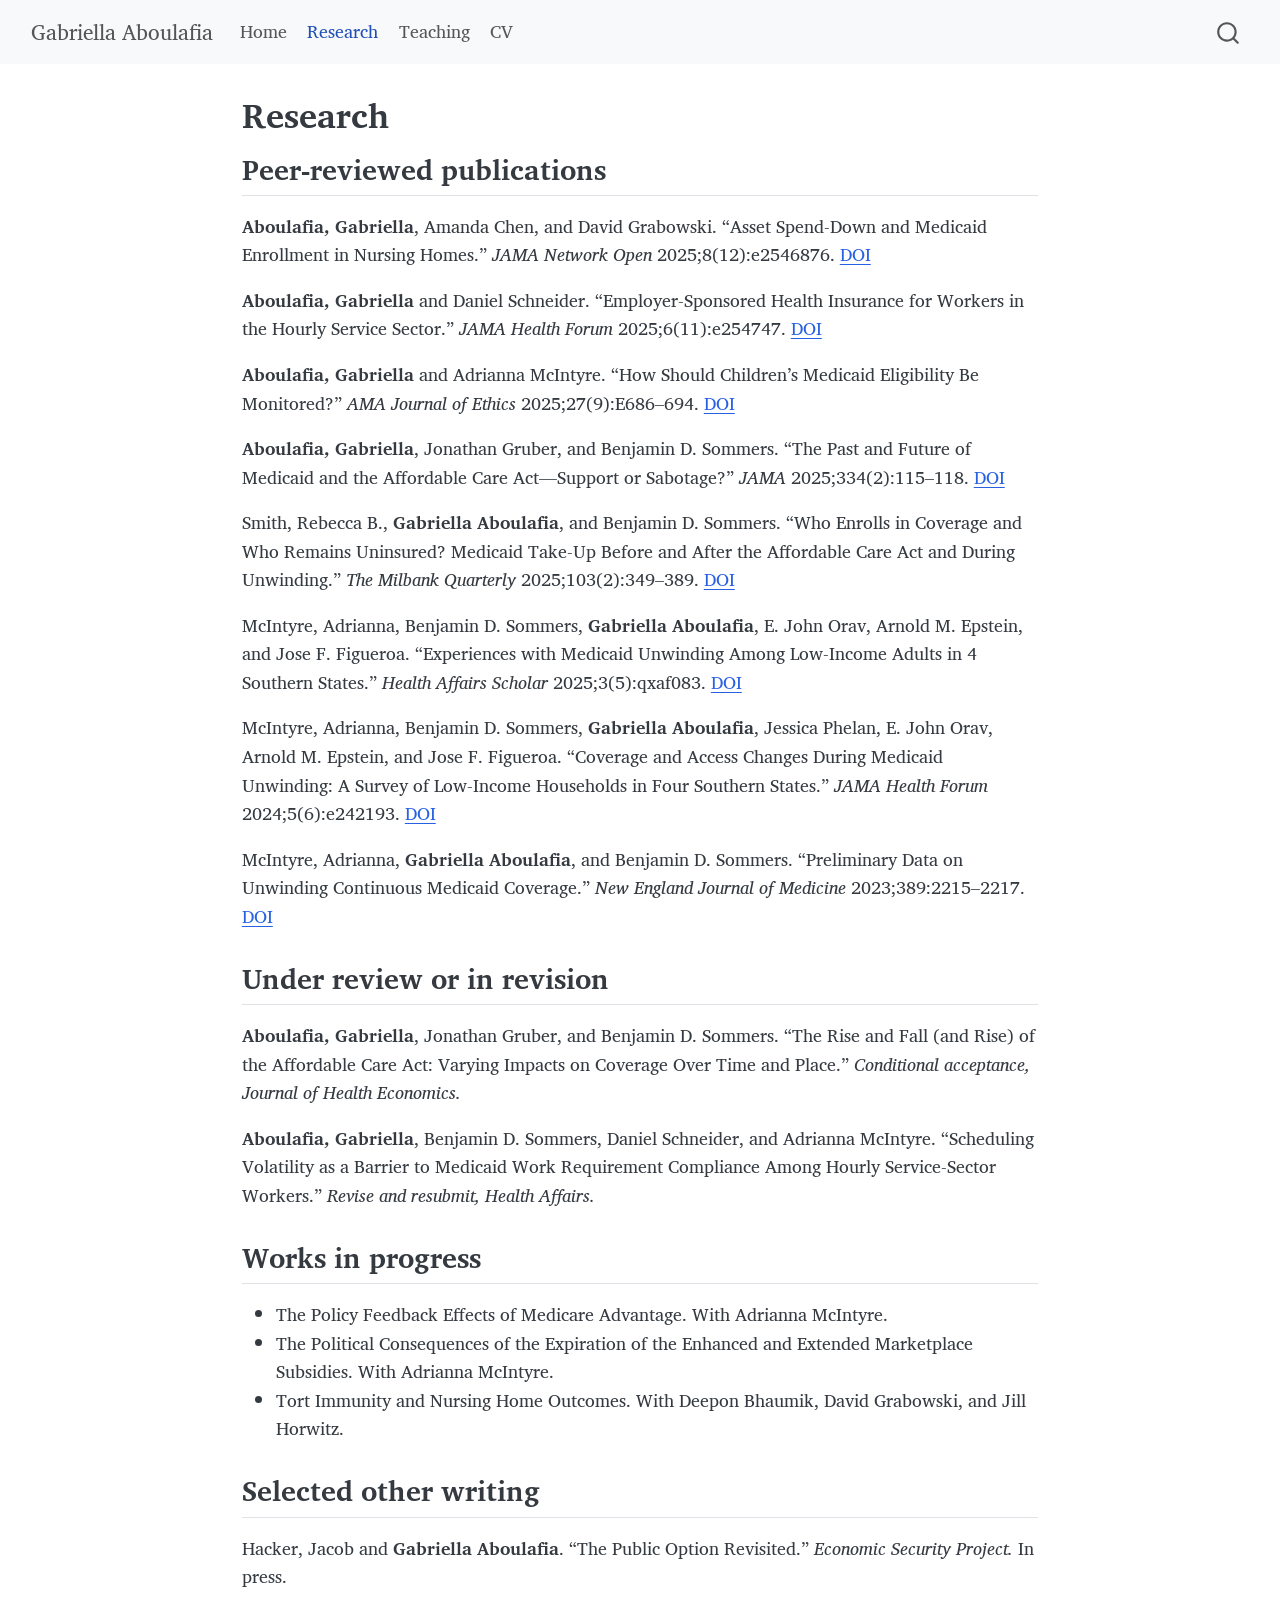
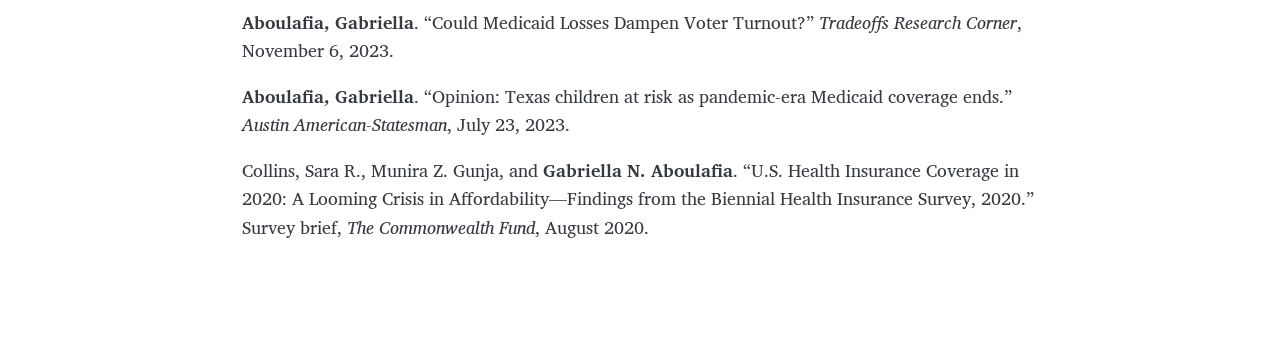
==== docs/research.html @ 91ca03ee "Add personal academic website Quarto website with an about page (trestles template), research, and t" ====
<!DOCTYPE html>
<html xmlns="http://www.w3.org/1999/xhtml" lang="en" xml:lang="en"><head>

<meta charset="utf-8">
<meta name="generator" content="quarto-1.9.36">

<meta name="viewport" content="width=device-width, initial-scale=1.0, user-scalable=yes">


<title>Research – Gabriella Aboulafia</title>
<style>
/* Default styles provided by pandoc.
** See https://pandoc.org/MANUAL.html#variables-for-html for config info.
*/
code{white-space: pre-wrap;}
span.smallcaps{font-variant: small-caps;}
div.columns{display: flex; gap: min(4vw, 1.5em);}
div.column{flex: auto; overflow-x: auto;}
div.hanging-indent{margin-left: 1.5em; text-indent: -1.5em;}
ul.task-list{list-style: none;}
ul.task-list li input[type="checkbox"] {
  width: 0.8em;
  margin: 0 0.8em 0.2em -1em; /* quarto-specific, see https://github.com/quarto-dev/quarto-cli/issues/4556 */ 
  vertical-align: middle;
}
</style>


<script src="site_libs/quarto-nav/quarto-nav.js"></script>
<script src="site_libs/quarto-nav/headroom.min.js"></script>
<script src="site_libs/clipboard/clipboard.min.js"></script>
<script src="site_libs/quarto-search/autocomplete.umd.js"></script>
<script src="site_libs/quarto-search/fuse.min.js"></script>
<script src="site_libs/quarto-search/quarto-search.js"></script>
<meta name="quarto:offset" content="./">
<script src="site_libs/quarto-html/quarto.js" type="module"></script>
<script src="site_libs/quarto-html/tabsets/tabsets.js" type="module"></script>
<script src="site_libs/quarto-html/popper.min.js"></script>
<script src="site_libs/quarto-html/tippy.umd.min.js"></script>
<script src="site_libs/quarto-html/anchor.min.js"></script>
<link href="site_libs/quarto-html/tippy.css" rel="stylesheet">
<link href="site_libs/quarto-html/quarto-syntax-highlighting-845c23b38eaddc0f92fda52bfe77a8c8.css" rel="stylesheet" id="quarto-text-highlighting-styles">
<script src="site_libs/bootstrap/bootstrap.min.js"></script>
<link href="site_libs/bootstrap/bootstrap-icons.css" rel="stylesheet">
<link href="site_libs/bootstrap/bootstrap-dfab3d8a36e09fd0820029a806bcaeb9.min.css" rel="stylesheet" append-hash="true" id="quarto-bootstrap" data-mode="light">
<script id="quarto-search-options" type="application/json">{
  "location": "navbar",
  "copy-button": false,
  "collapse-after": 3,
  "panel-placement": "end",
  "type": "overlay",
  "limit": 50,
  "keyboard-shortcut": [
    "f",
    "/",
    "s"
  ],
  "show-item-context": false,
  "language": {
    "search-no-results-text": "No results",
    "search-matching-documents-text": "matching documents",
    "search-copy-link-title": "Copy link to search",
    "search-hide-matches-text": "Hide additional matches",
    "search-more-match-text": "more match in this document",
    "search-more-matches-text": "more matches in this document",
    "search-clear-button-title": "Clear",
    "search-text-placeholder": "",
    "search-detached-cancel-button-title": "Cancel",
    "search-submit-button-title": "Submit",
    "search-label": "Search"
  }
}</script>


<link rel="stylesheet" href="styles.css">
</head>

<body class="nav-fixed fullcontent quarto-light">

<div id="quarto-search-results"></div>
  <header id="quarto-header" class="headroom fixed-top">
    <nav class="navbar navbar-expand-lg " data-bs-theme="dark">
      <div class="navbar-container container-fluid">
      <div class="navbar-brand-container mx-auto">
    <a class="navbar-brand" href="./index.html">
    <span class="navbar-title">Gabriella Aboulafia</span>
    </a>
  </div>
            <div id="quarto-search" class="" title="Search"></div>
          <button class="navbar-toggler" type="button" data-bs-toggle="collapse" data-bs-target="#navbarCollapse" aria-controls="navbarCollapse" role="menu" aria-expanded="false" aria-label="Toggle navigation" onclick="if (window.quartoToggleHeadroom) { window.quartoToggleHeadroom(); }">
  <span class="navbar-toggler-icon"></span>
</button>
          <div class="collapse navbar-collapse" id="navbarCollapse">
            <ul class="navbar-nav navbar-nav-scroll me-auto">
  <li class="nav-item">
    <a class="nav-link" href="./index.html"> 
<span class="menu-text">Home</span></a>
  </li>  
  <li class="nav-item">
    <a class="nav-link active" href="./research.html" aria-current="page"> 
<span class="menu-text">Research</span></a>
  </li>  
  <li class="nav-item">
    <a class="nav-link" href="./teaching.html"> 
<span class="menu-text">Teaching</span></a>
  </li>  
  <li class="nav-item">
    <a class="nav-link" href="./cv.pdf"> 
<span class="menu-text">CV</span></a>
  </li>  
</ul>
          </div> <!-- /navcollapse -->
            <div class="quarto-navbar-tools">
</div>
      </div> <!-- /container-fluid -->
    </nav>
</header>
<!-- content -->
<div id="quarto-content" class="quarto-container page-columns page-rows-contents page-layout-article page-navbar">
<!-- sidebar -->
<!-- margin-sidebar -->
    
<!-- main -->
<main class="content" id="quarto-document-content">

<header id="title-block-header" class="quarto-title-block default">
<div class="quarto-title">
<h1 class="title">Research</h1>
</div>



<div class="quarto-title-meta">

    
  
    
  </div>
  


</header>


<section id="peer-reviewed-publications" class="level2">
<h2 class="anchored" data-anchor-id="peer-reviewed-publications">Peer-reviewed publications</h2>
<p><strong>Aboulafia, Gabriella</strong>, Amanda Chen, and David Grabowski. “Asset Spend-Down and Medicaid Enrollment in Nursing Homes.” <em>JAMA Network Open</em> 2025;8(12):e2546876. <a href="https://doi.org/10.1001/jamanetworkopen.2025.46876">DOI</a></p>
<p><strong>Aboulafia, Gabriella</strong> and Daniel Schneider. “Employer-Sponsored Health Insurance for Workers in the Hourly Service Sector.” <em>JAMA Health Forum</em> 2025;6(11):e254747. <a href="https://doi.org/10.1001/jamahealthforum.2025.4747">DOI</a></p>
<p><strong>Aboulafia, Gabriella</strong> and Adrianna McIntyre. “How Should Children’s Medicaid Eligibility Be Monitored?” <em>AMA Journal of Ethics</em> 2025;27(9):E686–694. <a href="https://doi.org/10.1001/amajethics.2025.686">DOI</a></p>
<p><strong>Aboulafia, Gabriella</strong>, Jonathan Gruber, and Benjamin D. Sommers. “The Past and Future of Medicaid and the Affordable Care Act—Support or Sabotage?” <em>JAMA</em> 2025;334(2):115–118. <a href="https://doi.org/10.1001/jama.2025.7109">DOI</a></p>
<p>Smith, Rebecca B., <strong>Gabriella Aboulafia</strong>, and Benjamin D. Sommers. “Who Enrolls in Coverage and Who Remains Uninsured? Medicaid Take-Up Before and After the Affordable Care Act and During Unwinding.” <em>The Milbank Quarterly</em> 2025;103(2):349–389. <a href="https://doi.org/10.1111/1468-0009.70020">DOI</a></p>
<p>McIntyre, Adrianna, Benjamin D. Sommers, <strong>Gabriella Aboulafia</strong>, E. John Orav, Arnold M. Epstein, and Jose F. Figueroa. “Experiences with Medicaid Unwinding Among Low-Income Adults in 4 Southern States.” <em>Health Affairs Scholar</em> 2025;3(5):qxaf083. <a href="https://doi.org/10.1093/haschl/qxaf083">DOI</a></p>
<p>McIntyre, Adrianna, Benjamin D. Sommers, <strong>Gabriella Aboulafia</strong>, Jessica Phelan, E. John Orav, Arnold M. Epstein, and Jose F. Figueroa. “Coverage and Access Changes During Medicaid Unwinding: A Survey of Low-Income Households in Four Southern States.” <em>JAMA Health Forum</em> 2024;5(6):e242193. <a href="https://doi.org/10.1001/jamahealthforum.2024.2193">DOI</a></p>
<p>McIntyre, Adrianna, <strong>Gabriella Aboulafia</strong>, and Benjamin D. Sommers. “Preliminary Data on Unwinding Continuous Medicaid Coverage.” <em>New England Journal of Medicine</em> 2023;389:2215–2217. <a href="https://doi.org/10.1056/NEJMp2311336">DOI</a></p>
</section>
<section id="under-review-or-in-revision" class="level2">
<h2 class="anchored" data-anchor-id="under-review-or-in-revision">Under review or in revision</h2>
<p><strong>Aboulafia, Gabriella</strong>, Jonathan Gruber, and Benjamin D. Sommers. “The Rise and Fall (and Rise) of the Affordable Care Act: Varying Impacts on Coverage Over Time and Place.” <em>Conditional acceptance, Journal of Health Economics.</em></p>
<p><strong>Aboulafia, Gabriella</strong>, Benjamin D. Sommers, Daniel Schneider, and Adrianna McIntyre. “Scheduling Volatility as a Barrier to Medicaid Work Requirement Compliance Among Hourly Service-Sector Workers.” <em>Revise and resubmit, Health Affairs.</em></p>
</section>
<section id="works-in-progress" class="level2">
<h2 class="anchored" data-anchor-id="works-in-progress">Works in progress</h2>
<ul>
<li>The Policy Feedback Effects of Medicare Advantage. With Adrianna McIntyre.</li>
<li>The Political Consequences of the Expiration of the Enhanced and Extended Marketplace Subsidies. With Adrianna McIntyre.</li>
<li>Tort Immunity and Nursing Home Outcomes. With Deepon Bhaumik, David Grabowski, and Jill Horwitz.</li>
</ul>
</section>
<section id="selected-other-writing" class="level2">
<h2 class="anchored" data-anchor-id="selected-other-writing">Selected other writing</h2>
<p>Hacker, Jacob and <strong>Gabriella Aboulafia</strong>. “The Public Option Revisited.” <em>Economic Security Project.</em> In press.</p>
<p><strong>Aboulafia, Gabriella</strong>. “Could Medicaid Losses Dampen Voter Turnout?” <em>Tradeoffs Research Corner</em>, November 6, 2023.</p>
<p><strong>Aboulafia, Gabriella</strong>. “Opinion: Texas children at risk as pandemic-era Medicaid coverage ends.” <em>Austin American-Statesman</em>, July 23, 2023.</p>
<p>Collins, Sara R., Munira Z. Gunja, and <strong>Gabriella N. Aboulafia</strong>. “U.S. Health Insurance Coverage in 2020: A Looming Crisis in Affordability—Findings from the Biennial Health Insurance Survey, 2020.” Survey brief, <em>The Commonwealth Fund</em>, August 2020.</p>


</section>

</main> <!-- /main -->
<script id="quarto-html-after-body" type="application/javascript">
  window.document.addEventListener("DOMContentLoaded", function (event) {
    const icon = "";
    const anchorJS = new window.AnchorJS();
    anchorJS.options = {
      placement: 'right',
      icon: icon
    };
    anchorJS.add('.anchored');
    const isCodeAnnotation = (el) => {
      for (const clz of el.classList) {
        if (clz.startsWith('code-annotation-')) {                     
          return true;
        }
      }
      return false;
    }
    const onCopySuccess = function(e) {
      // button target
      const button = e.trigger;
      // don't keep focus
      button.blur();
      // flash "checked"
      button.classList.add('code-copy-button-checked');
      var currentTitle = button.getAttribute("title");
      button.setAttribute("title", "Copied!");
      let tooltip;
      if (window.bootstrap) {
        button.setAttribute("data-bs-toggle", "tooltip");
        button.setAttribute("data-bs-placement", "left");
        button.setAttribute("data-bs-title", "Copied!");
        tooltip = new bootstrap.Tooltip(button, 
          { trigger: "manual", 
            customClass: "code-copy-button-tooltip",
            offset: [0, -8]});
        tooltip.show();    
      }
      setTimeout(function() {
        if (tooltip) {
          tooltip.hide();
          button.removeAttribute("data-bs-title");
          button.removeAttribute("data-bs-toggle");
          button.removeAttribute("data-bs-placement");
        }
        button.setAttribute("title", currentTitle);
        button.classList.remove('code-copy-button-checked');
      }, 1000);
      // clear code selection
      e.clearSelection();
    }
    const getTextToCopy = function(trigger) {
      const outerScaffold = trigger.parentElement.cloneNode(true);
      const codeEl = outerScaffold.querySelector('code');
      for (const childEl of codeEl.children) {
        if (isCodeAnnotation(childEl)) {
          childEl.remove();
        }
      }
      return codeEl.innerText;
    }
    const clipboard = new window.ClipboardJS('.code-copy-button:not([data-in-quarto-modal])', {
      text: getTextToCopy
    });
    clipboard.on('success', onCopySuccess);
    if (window.document.getElementById('quarto-embedded-source-code-modal')) {
      const clipboardModal = new window.ClipboardJS('.code-copy-button[data-in-quarto-modal]', {
        text: getTextToCopy,
        container: window.document.getElementById('quarto-embedded-source-code-modal')
      });
      clipboardModal.on('success', onCopySuccess);
    }
      var localhostRegex = new RegExp(/^(?:http|https):\/\/localhost\:?[0-9]*\//);
      var mailtoRegex = new RegExp(/^mailto:/);
        var filterRegex = new RegExp('/' + window.location.host + '/');
      var isInternal = (href) => {
          return filterRegex.test(href) || localhostRegex.test(href) || mailtoRegex.test(href);
      }
      // Inspect non-navigation links and adorn them if external
     var links = window.document.querySelectorAll('a[href]:not(.nav-link):not(.navbar-brand):not(.toc-action):not(.sidebar-link):not(.sidebar-item-toggle):not(.pagination-link):not(.no-external):not([aria-hidden]):not(.dropdown-item):not(.quarto-navigation-tool):not(.about-link)');
      for (var i=0; i<links.length; i++) {
        const link = links[i];
        if (!isInternal(link.href)) {
          // undo the damage that might have been done by quarto-nav.js in the case of
          // links that we want to consider external
          if (link.dataset.originalHref !== undefined) {
            link.href = link.dataset.originalHref;
          }
        }
      }
    function tippyHover(el, contentFn, onTriggerFn, onUntriggerFn) {
      const config = {
        allowHTML: true,
        maxWidth: 500,
        delay: 100,
        arrow: false,
        appendTo: function(el) {
            return el.parentElement;
        },
        interactive: true,
        interactiveBorder: 10,
        theme: 'quarto',
        placement: 'bottom-start',
      };
      if (contentFn) {
        config.content = contentFn;
      }
      if (onTriggerFn) {
        config.onTrigger = onTriggerFn;
      }
      if (onUntriggerFn) {
        config.onUntrigger = onUntriggerFn;
      }
      window.tippy(el, config); 
    }
    const noterefs = window.document.querySelectorAll('a[role="doc-noteref"]');
    for (var i=0; i<noterefs.length; i++) {
      const ref = noterefs[i];
      tippyHover(ref, function() {
        // use id or data attribute instead here
        let href = ref.getAttribute('data-footnote-href') || ref.getAttribute('href');
        try { href = new URL(href).hash; } catch {}
        const id = href.replace(/^#\/?/, "");
        const note = window.document.getElementById(id);
        if (note) {
          return note.innerHTML;
        } else {
          return "";
        }
      });
    }
    const xrefs = window.document.querySelectorAll('a.quarto-xref');
    const processXRef = (id, note) => {
      // Strip column container classes
      const stripColumnClz = (el) => {
        el.classList.remove("page-full", "page-columns");
        if (el.children) {
          for (const child of el.children) {
            stripColumnClz(child);
          }
        }
      }
      stripColumnClz(note)
      if (id === null || id.startsWith('sec-')) {
        // Special case sections, only their first couple elements
        const container = document.createElement("div");
        if (note.children && note.children.length > 2) {
          container.appendChild(note.children[0].cloneNode(true));
          for (let i = 1; i < note.children.length; i++) {
            const child = note.children[i];
            if (child.tagName === "P" && child.innerText === "") {
              continue;
            } else {
              container.appendChild(child.cloneNode(true));
              break;
            }
          }
          if (window.Quarto?.typesetMath) {
            window.Quarto.typesetMath(container);
          }
          return container.innerHTML
        } else {
          if (window.Quarto?.typesetMath) {
            window.Quarto.typesetMath(note);
          }
          return note.innerHTML;
        }
      } else {
        // Remove any anchor links if they are present
        const anchorLink = note.querySelector('a.anchorjs-link');
        if (anchorLink) {
          anchorLink.remove();
        }
        if (window.Quarto?.typesetMath) {
          window.Quarto.typesetMath(note);
        }
        if (note.classList.contains("callout")) {
          return note.outerHTML;
        } else {
          return note.innerHTML;
        }
      }
    }
    for (var i=0; i<xrefs.length; i++) {
      const xref = xrefs[i];
      tippyHover(xref, undefined, function(instance) {
        instance.disable();
        let url = xref.getAttribute('href');
        let hash = undefined; 
        if (url.startsWith('#')) {
          hash = url;
        } else {
          try { hash = new URL(url).hash; } catch {}
        }
        if (hash) {
          const id = hash.replace(/^#\/?/, "");
          const note = window.document.getElementById(id);
          if (note !== null) {
            try {
              const html = processXRef(id, note.cloneNode(true));
              instance.setContent(html);
            } finally {
              instance.enable();
              instance.show();
            }
          } else {
            // See if we can fetch this
            fetch(url.split('#')[0])
            .then(res => res.text())
            .then(html => {
              const parser = new DOMParser();
              const htmlDoc = parser.parseFromString(html, "text/html");
              const note = htmlDoc.getElementById(id);
              if (note !== null) {
                const html = processXRef(id, note);
                instance.setContent(html);
              } 
            }).finally(() => {
              instance.enable();
              instance.show();
            });
          }
        } else {
          // See if we can fetch a full url (with no hash to target)
          // This is a special case and we should probably do some content thinning / targeting
          fetch(url)
          .then(res => res.text())
          .then(html => {
            const parser = new DOMParser();
            const htmlDoc = parser.parseFromString(html, "text/html");
            const note = htmlDoc.querySelector('main.content');
            if (note !== null) {
              // This should only happen for chapter cross references
              // (since there is no id in the URL)
              // remove the first header
              if (note.children.length > 0 && note.children[0].tagName === "HEADER") {
                note.children[0].remove();
              }
              const html = processXRef(null, note);
              instance.setContent(html);
            } 
          }).finally(() => {
            instance.enable();
            instance.show();
          });
        }
      }, function(instance) {
      });
    }
        let selectedAnnoteEl;
        const selectorForAnnotation = ( cell, annotation) => {
          let cellAttr = 'data-code-cell="' + cell + '"';
          let lineAttr = 'data-code-annotation="' +  annotation + '"';
          const selector = 'span[' + cellAttr + '][' + lineAttr + ']';
          return selector;
        }
        const selectCodeLines = (annoteEl) => {
          const doc = window.document;
          const targetCell = annoteEl.getAttribute("data-target-cell");
          const targetAnnotation = annoteEl.getAttribute("data-target-annotation");
          const annoteSpan = window.document.querySelector(selectorForAnnotation(targetCell, targetAnnotation));
          const lines = annoteSpan.getAttribute("data-code-lines").split(",");
          const lineIds = lines.map((line) => {
            return targetCell + "-" + line;
          })
          let top = null;
          let height = null;
          let parent = null;
          if (lineIds.length > 0) {
              //compute the position of the single el (top and bottom and make a div)
              const el = window.document.getElementById(lineIds[0]);
              top = el.offsetTop;
              height = el.offsetHeight;
              parent = el.parentElement.parentElement;
            if (lineIds.length > 1) {
              const lastEl = window.document.getElementById(lineIds[lineIds.length - 1]);
              const bottom = lastEl.offsetTop + lastEl.offsetHeight;
              height = bottom - top;
            }
            if (top !== null && height !== null && parent !== null) {
              // cook up a div (if necessary) and position it 
              let div = window.document.getElementById("code-annotation-line-highlight");
              if (div === null) {
                div = window.document.createElement("div");
                div.setAttribute("id", "code-annotation-line-highlight");
                div.style.position = 'absolute';
                parent.appendChild(div);
              }
              div.style.top = top - 2 + "px";
              div.style.height = height + 4 + "px";
              div.style.left = 0;
              let gutterDiv = window.document.getElementById("code-annotation-line-highlight-gutter");
              if (gutterDiv === null) {
                gutterDiv = window.document.createElement("div");
                gutterDiv.setAttribute("id", "code-annotation-line-highlight-gutter");
                gutterDiv.style.position = 'absolute';
                const codeCell = window.document.getElementById(targetCell);
                const gutter = codeCell.querySelector('.code-annotation-gutter');
                gutter.appendChild(gutterDiv);
              }
              gutterDiv.style.top = top - 2 + "px";
              gutterDiv.style.height = height + 4 + "px";
            }
            selectedAnnoteEl = annoteEl;
          }
        };
        const unselectCodeLines = () => {
          const elementsIds = ["code-annotation-line-highlight", "code-annotation-line-highlight-gutter"];
          elementsIds.forEach((elId) => {
            const div = window.document.getElementById(elId);
            if (div) {
              div.remove();
            }
          });
          selectedAnnoteEl = undefined;
        };
          // Handle positioning of the toggle
      window.addEventListener(
        "resize",
        throttle(() => {
          elRect = undefined;
          if (selectedAnnoteEl) {
            selectCodeLines(selectedAnnoteEl);
          }
        }, 10)
      );
      function throttle(fn, ms) {
      let throttle = false;
      let timer;
        return (...args) => {
          if(!throttle) { // first call gets through
              fn.apply(this, args);
              throttle = true;
          } else { // all the others get throttled
              if(timer) clearTimeout(timer); // cancel #2
              timer = setTimeout(() => {
                fn.apply(this, args);
                timer = throttle = false;
              }, ms);
          }
        };
      }
        // Attach click handler to the DT
        const annoteDls = window.document.querySelectorAll('dt[data-target-cell]');
        for (const annoteDlNode of annoteDls) {
          annoteDlNode.addEventListener('click', (event) => {
            const clickedEl = event.target;
            if (clickedEl !== selectedAnnoteEl) {
              unselectCodeLines();
              const activeEl = window.document.querySelector('dt[data-target-cell].code-annotation-active');
              if (activeEl) {
                activeEl.classList.remove('code-annotation-active');
              }
              selectCodeLines(clickedEl);
              clickedEl.classList.add('code-annotation-active');
            } else {
              // Unselect the line
              unselectCodeLines();
              clickedEl.classList.remove('code-annotation-active');
            }
          });
        }
    const findCites = (el) => {
      const parentEl = el.parentElement;
      if (parentEl) {
        const cites = parentEl.dataset.cites;
        if (cites) {
          return {
            el,
            cites: cites.split(' ')
          };
        } else {
          return findCites(el.parentElement)
        }
      } else {
        return undefined;
      }
    };
    var bibliorefs = window.document.querySelectorAll('a[role="doc-biblioref"]');
    for (var i=0; i<bibliorefs.length; i++) {
      const ref = bibliorefs[i];
      const citeInfo = findCites(ref);
      if (citeInfo) {
        tippyHover(citeInfo.el, function() {
          var popup = window.document.createElement('div');
          citeInfo.cites.forEach(function(cite) {
            var citeDiv = window.document.createElement('div');
            citeDiv.classList.add('hanging-indent');
            citeDiv.classList.add('csl-entry');
            var biblioDiv = window.document.getElementById('ref-' + cite);
            if (biblioDiv) {
              citeDiv.innerHTML = biblioDiv.innerHTML;
            }
            popup.appendChild(citeDiv);
          });
          return popup.innerHTML;
        });
      }
    }
  });
  </script>
</div> <!-- /content -->




</body></html>
---- docs/site_libs/quarto-html/tippy.css ----
.tippy-box[data-animation=fade][data-state=hidden]{opacity:0}[data-tippy-root]{max-width:calc(100vw - 10px)}.tippy-box{position:relative;background-color:#333;color:#fff;border-radius:4px;font-size:14px;line-height:1.4;white-space:normal;outline:0;transition-property:transform,visibility,opacity}.tippy-box[data-placement^=top]>.tippy-arrow{bottom:0}.tippy-box[data-placement^=top]>.tippy-arrow:before{bottom:-7px;left:0;border-width:8px 8px 0;border-top-color:initial;transform-origin:center top}.tippy-box[data-placement^=bottom]>.tippy-arrow{top:0}.tippy-box[data-placement^=bottom]>.tippy-arrow:before{top:-7px;left:0;border-width:0 8px 8px;border-bottom-color:initial;transform-origin:center bottom}.tippy-box[data-placement^=left]>.tippy-arrow{right:0}.tippy-box[data-placement^=left]>.tippy-arrow:before{border-width:8px 0 8px 8px;border-left-color:initial;right:-7px;transform-origin:center left}.tippy-box[data-placement^=right]>.tippy-arrow{left:0}.tippy-box[data-placement^=right]>.tippy-arrow:before{left:-7px;border-width:8px 8px 8px 0;border-right-color:initial;transform-origin:center right}.tippy-box[data-inertia][data-state=visible]{transition-timing-function:cubic-bezier(.54,1.5,.38,1.11)}.tippy-arrow{width:16px;height:16px;color:#333}.tippy-arrow:before{content:"";position:absolute;border-color:transparent;border-style:solid}.tippy-content{position:relative;padding:5px 9px;z-index:1}
---- docs/site_libs/quarto-html/quarto-syntax-highlighting-845c23b38eaddc0f92fda52bfe77a8c8.css ----
/* quarto syntax highlight colors */
:root {
  --quarto-hl-ot-color: #003B4F;
  --quarto-hl-at-color: #657422;
  --quarto-hl-ss-color: #20794D;
  --quarto-hl-an-color: #5E5E5E;
  --quarto-hl-fu-color: #4758AB;
  --quarto-hl-st-color: #20794D;
  --quarto-hl-cf-color: #003B4F;
  --quarto-hl-op-color: #5E5E5E;
  --quarto-hl-er-color: #AD0000;
  --quarto-hl-bn-color: #AD0000;
  --quarto-hl-al-color: #AD0000;
  --quarto-hl-va-color: #111111;
  --quarto-hl-bu-color: inherit;
  --quarto-hl-ex-color: inherit;
  --quarto-hl-pp-color: #AD0000;
  --quarto-hl-in-color: #5E5E5E;
  --quarto-hl-vs-color: #20794D;
  --quarto-hl-wa-color: #5E5E5E;
  --quarto-hl-do-color: #5E5E5E;
  --quarto-hl-im-color: #00769E;
  --quarto-hl-ch-color: #20794D;
  --quarto-hl-dt-color: #AD0000;
  --quarto-hl-fl-color: #AD0000;
  --quarto-hl-co-color: #5E5E5E;
  --quarto-hl-cv-color: #5E5E5E;
  --quarto-hl-cn-color: #8f5902;
  --quarto-hl-sc-color: #5E5E5E;
  --quarto-hl-dv-color: #AD0000;
  --quarto-hl-kw-color: #003B4F;
}

/* other quarto variables */
:root {
  --quarto-font-monospace: SFMono-Regular, Menlo, Monaco, Consolas, "Liberation Mono", "Courier New", monospace;
}

/* syntax highlight based on Pandoc's rules */
pre > code.sourceCode > span {
  color: #003B4F;
}

code.sourceCode > span {
  color: #003B4F;
}

div.sourceCode,
div.sourceCode pre.sourceCode {
  color: #003B4F;
}

/* Normal */
code span {
  color: #003B4F;
}

/* Alert */
code span.al {
  color: #AD0000;
  font-style: inherit;
}

/* Annotation */
code span.an {
  color: #5E5E5E;
  font-style: inherit;
}

/* Attribute */
code span.at {
  color: #657422;
  font-style: inherit;
}

/* BaseN */
code span.bn {
  color: #AD0000;
  font-style: inherit;
}

/* BuiltIn */
code span.bu {
  font-style: inherit;
}

/* ControlFlow */
code span.cf {
  color: #003B4F;
  font-weight: bold;
  font-style: inherit;
}

/* Char */
code span.ch {
  color: #20794D;
  font-style: inherit;
}

/* Constant */
code span.cn {
  color: #8f5902;
  font-style: inherit;
}

/* Comment */
code span.co {
  color: #5E5E5E;
  font-style: inherit;
}

/* CommentVar */
code span.cv {
  color: #5E5E5E;
  font-style: italic;
}

/* Documentation */
code span.do {
  color: #5E5E5E;
  font-style: italic;
}

/* DataType */
code span.dt {
  color: #AD0000;
  font-style: inherit;
}

/* DecVal */
code span.dv {
  color: #AD0000;
  font-style: inherit;
}

/* Error */
code span.er {
  color: #AD0000;
  font-style: inherit;
}

/* Extension */
code span.ex {
  font-style: inherit;
}

/* Float */
code span.fl {
  color: #AD0000;
  font-style: inherit;
}

/* Function */
code span.fu {
  color: #4758AB;
  font-style: inherit;
}

/* Import */
code span.im {
  color: #00769E;
  font-style: inherit;
}

/* Information */
code span.in {
  color: #5E5E5E;
  font-style: inherit;
}

/* Keyword */
code span.kw {
  color: #003B4F;
  font-weight: bold;
  font-style: inherit;
}

/* Operator */
code span.op {
  color: #5E5E5E;
  font-style: inherit;
}

/* Other */
code span.ot {
  color: #003B4F;
  font-style: inherit;
}

/* Preprocessor */
code span.pp {
  color: #AD0000;
  font-style: inherit;
}

/* SpecialChar */
code span.sc {
  color: #5E5E5E;
  font-style: inherit;
}

/* SpecialString */
code span.ss {
  color: #20794D;
  font-style: inherit;
}

/* String */
code span.st {
  color: #20794D;
  font-style: inherit;
}

/* Variable */
code span.va {
  color: #111111;
  font-style: inherit;
}

/* VerbatimString */
code span.vs {
  color: #20794D;
  font-style: inherit;
}

/* Warning */
code span.wa {
  color: #5E5E5E;
  font-style: italic;
}

.prevent-inlining {
  content: "</";
}

/*# sourceMappingURL=ac89f0bb514bba72461919f78549e31c.css.map */
---- docs/styles.css ----
/* Your own tweaks on top of the Bootstrap theme */
.navbar { font-weight: 500; }
body { font-size: 1.05rem; line-height: 1.6; }
h2 { margin-top: 1.8rem; }
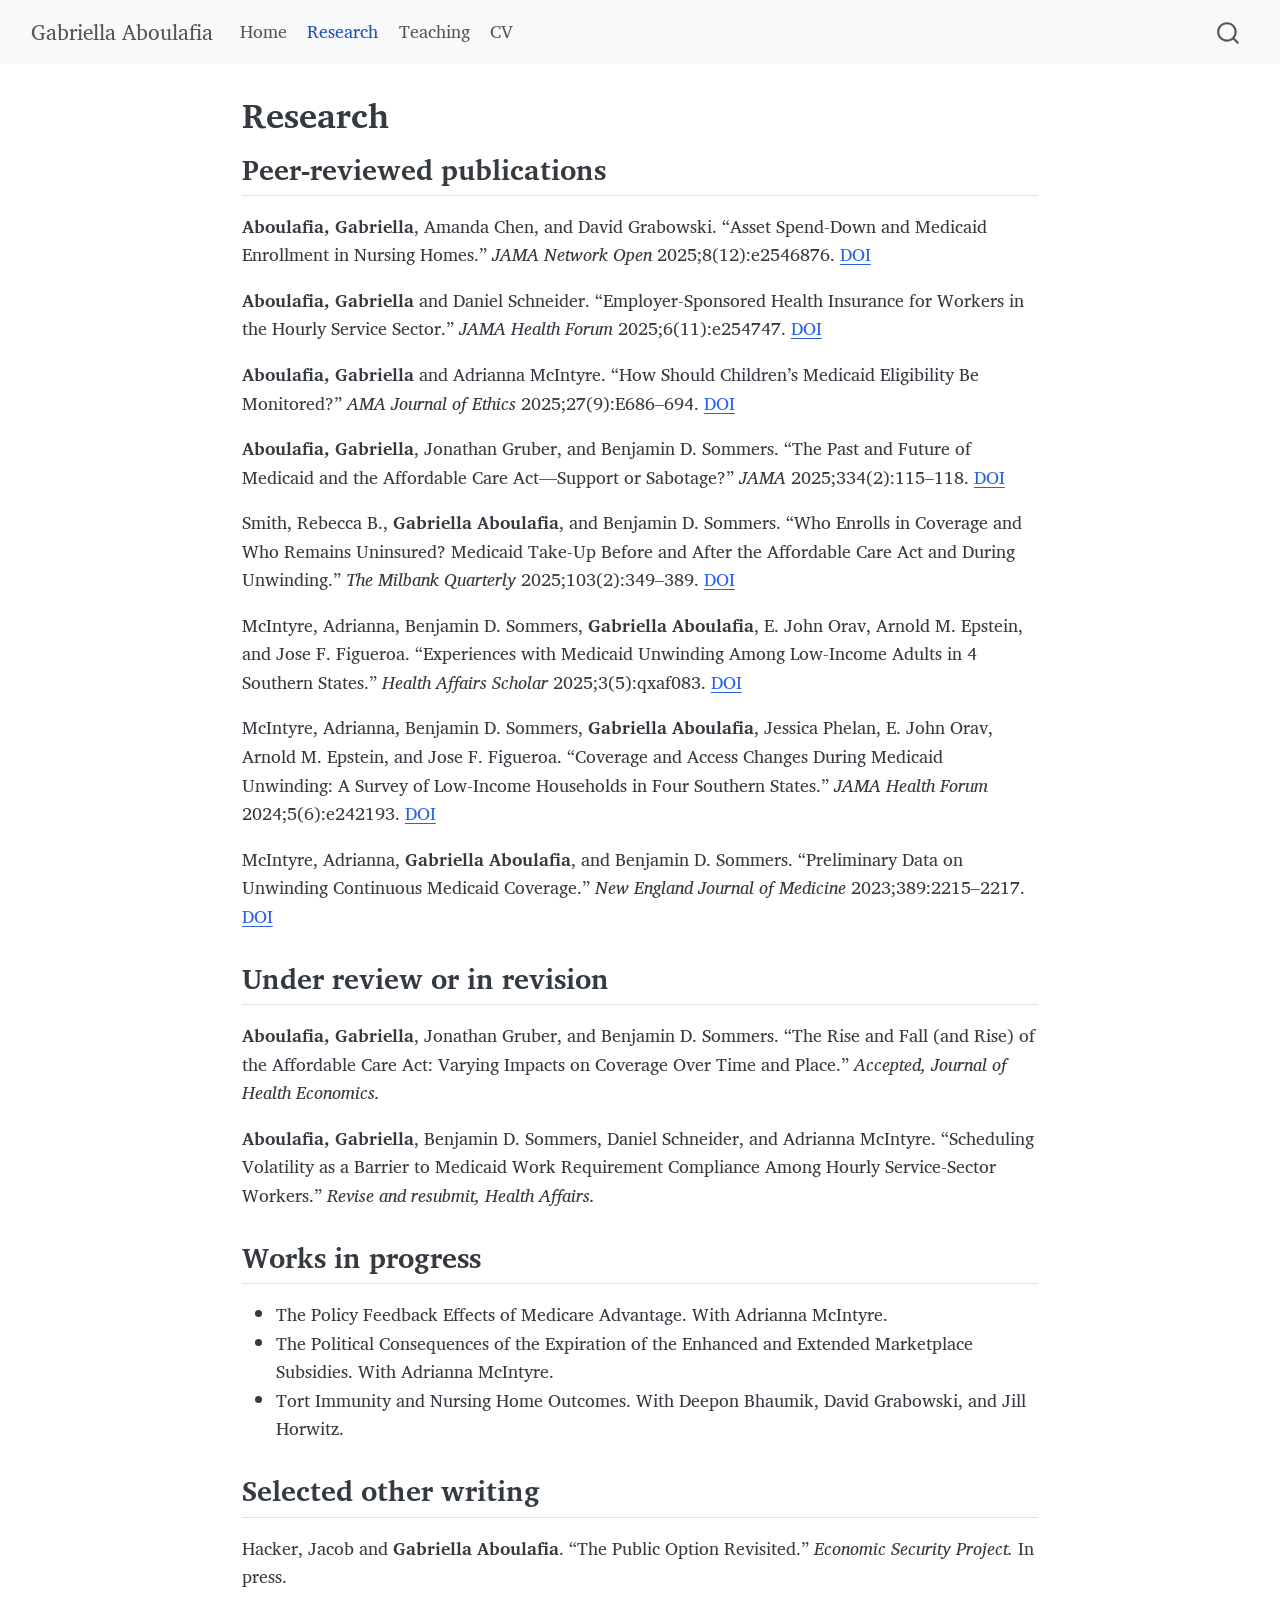
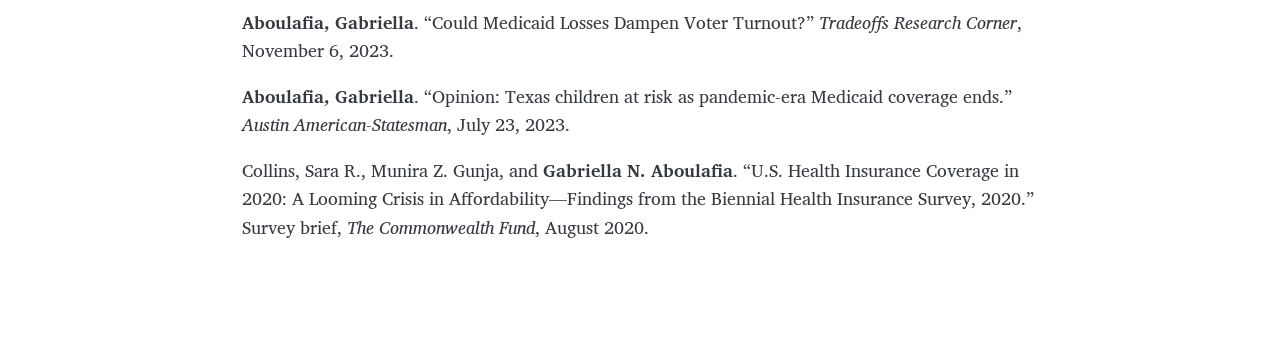
==== commit 1ed73266: "Update CV and mark JHE paper as accepted" ====
--- a/docs/research.html
+++ b/docs/research.html
@@ -6,6 +6,7 @@
 
 <meta name="viewport" content="width=device-width, initial-scale=1.0, user-scalable=yes">
 
+<meta name="description" content="Publications and working papers by Gabriella (Gaby) Aboulafia on Medicaid, Medicare, the Affordable Care Act, and the politics of health insurance.">
 
 <title>Research – Gabriella Aboulafia</title>
 <style>
@@ -70,9 +71,53 @@
     "search-label": "Search"
   }
 }</script>
+<!-- Structured data: tells Google this page is about a specific person, and
+     that "Gaby Aboulafia" is the same person as "Gabriella Aboulafia".
+     The sameAs links are how Google ties the profiles together. -->
+<script type="application/ld+json">
+{
+  "@context": "https://schema.org",
+  "@type": "Person",
+  "name": "Gabriella Aboulafia",
+  "alternateName": ["Gaby Aboulafia", "Gabriella N. Aboulafia"],
+  "url": "https://gaboulafia.com",
+  "image": "https://gaboulafia.com/profile.jpg",
+  "email": "mailto:gaboulafia@g.harvard.edu",
+  "jobTitle": "PhD Candidate in Health Policy",
+  "description": "PhD candidate in Health Policy at Harvard University studying Medicaid, Medicare, and the Affordable Care Act's Marketplaces.",
+  "affiliation": {
+    "@type": "CollegeOrUniversity",
+    "name": "Harvard University"
+  },
+  "alumniOf": [
+    { "@type": "CollegeOrUniversity", "name": "Harvard Kennedy School" },
+    { "@type": "CollegeOrUniversity", "name": "University of North Carolina at Chapel Hill" }
+  ],
+  "knowsAbout": [
+    "Health policy",
+    "Medicaid",
+    "Medicare",
+    "Affordable Care Act",
+    "Health insurance",
+    "Political behavior"
+  ],
+  "sameAs": [
+    "https://scholar.google.com/citations?user=ynljUeAAAAAJ",
+    "https://bsky.app/profile/gabyaboulafia.bsky.social"
+  ]
+}
+</script>
 
 
 <link rel="stylesheet" href="styles.css">
+<meta property="og:title" content="Research – Gabriella Aboulafia">
+<meta property="og:description" content="Gabriella (Gaby) Aboulafia is a PhD candidate in Health Policy at Harvard University studying Medicaid, Medicare, and the Affordable Care Act’s Marketplaces, and how experiences with health insurance shape political attitudes and behavior.">
+<meta property="og:image" content="https://gaboulafia.com/profile.jpg">
+<meta property="og:site_name" content="Gabriella Aboulafia">
+<meta name="twitter:title" content="Research – Gabriella Aboulafia">
+<meta name="twitter:description" content="Gabriella (Gaby) Aboulafia is a PhD candidate in Health Policy at Harvard University studying Medicaid, Medicare, and the Affordable Care Act’s Marketplaces, and how experiences with health insurance shape political attitudes and behavior.">
+<meta name="twitter:image" content="https://gaboulafia.com/profile.jpg">
+<meta name="twitter:card" content="summary_large_image">
 </head>
 
 <body class="nav-fixed fullcontent quarto-light">
@@ -155,7 +200,7 @@
 </section>
 <section id="under-review-or-in-revision" class="level2">
 <h2 class="anchored" data-anchor-id="under-review-or-in-revision">Under review or in revision</h2>
-<p><strong>Aboulafia, Gabriella</strong>, Jonathan Gruber, and Benjamin D. Sommers. “The Rise and Fall (and Rise) of the Affordable Care Act: Varying Impacts on Coverage Over Time and Place.” <em>Conditional acceptance, Journal of Health Economics.</em></p>
+<p><strong>Aboulafia, Gabriella</strong>, Jonathan Gruber, and Benjamin D. Sommers. “The Rise and Fall (and Rise) of the Affordable Care Act: Varying Impacts on Coverage Over Time and Place.” <em>Accepted, Journal of Health Economics.</em></p>
 <p><strong>Aboulafia, Gabriella</strong>, Benjamin D. Sommers, Daniel Schneider, and Adrianna McIntyre. “Scheduling Volatility as a Barrier to Medicaid Work Requirement Compliance Among Hourly Service-Sector Workers.” <em>Revise and resubmit, Health Affairs.</em></p>
 </section>
 <section id="works-in-progress" class="level2">
@@ -250,7 +295,7 @@
     }
       var localhostRegex = new RegExp(/^(?:http|https):\/\/localhost\:?[0-9]*\//);
       var mailtoRegex = new RegExp(/^mailto:/);
-        var filterRegex = new RegExp('/' + window.location.host + '/');
+        var filterRegex = new RegExp("https:\/\/gaboulafia\.com");
       var isInternal = (href) => {
           return filterRegex.test(href) || localhostRegex.test(href) || mailtoRegex.test(href);
       }
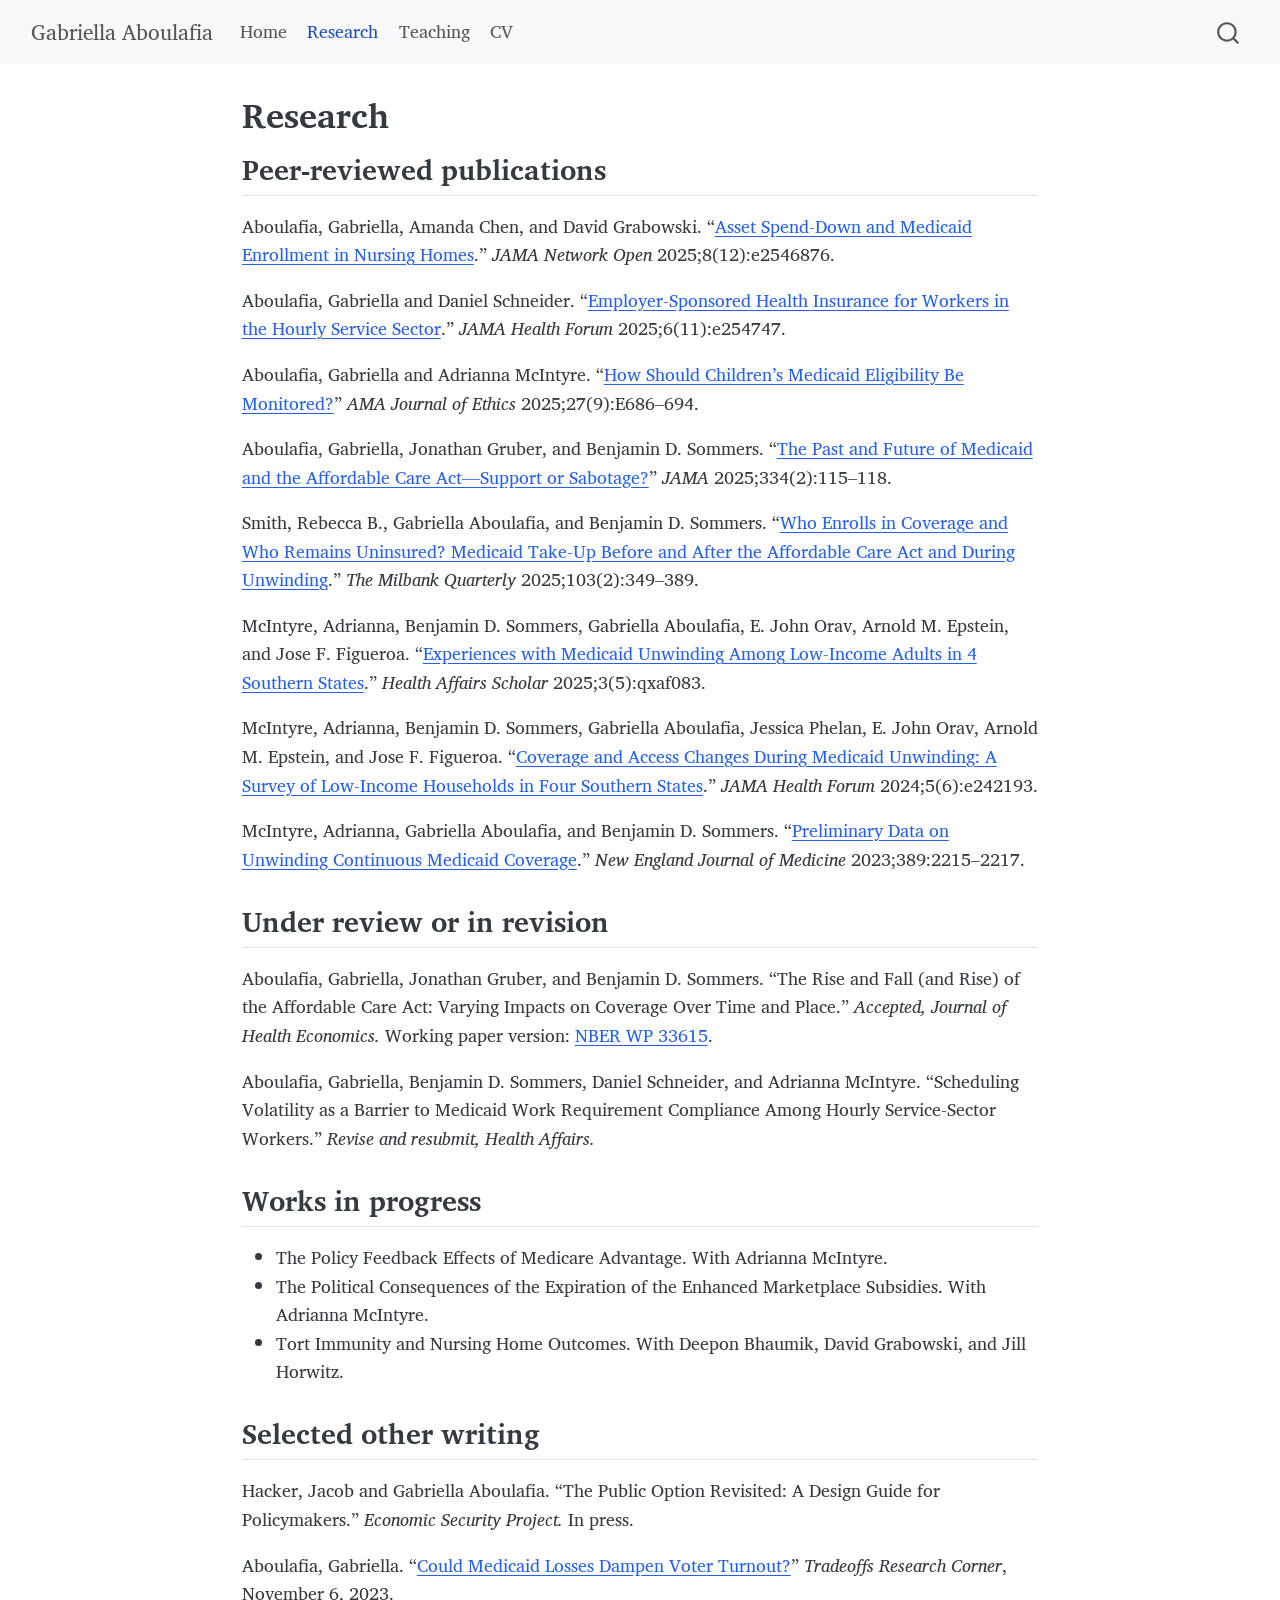
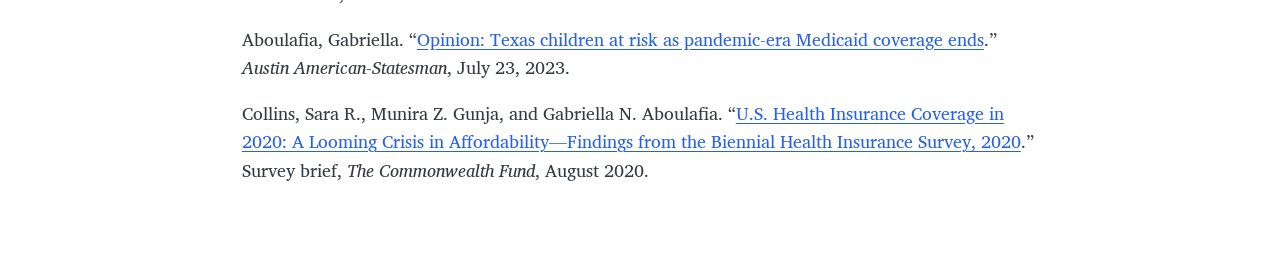
==== commit 8207d8d5: "Update CV; match research and teaching pages to it" ====
--- a/docs/research.html
+++ b/docs/research.html
@@ -189,34 +189,34 @@
 
 <section id="peer-reviewed-publications" class="level2">
 <h2 class="anchored" data-anchor-id="peer-reviewed-publications">Peer-reviewed publications</h2>
-<p><strong>Aboulafia, Gabriella</strong>, Amanda Chen, and David Grabowski. “Asset Spend-Down and Medicaid Enrollment in Nursing Homes.” <em>JAMA Network Open</em> 2025;8(12):e2546876. <a href="https://doi.org/10.1001/jamanetworkopen.2025.46876">DOI</a></p>
-<p><strong>Aboulafia, Gabriella</strong> and Daniel Schneider. “Employer-Sponsored Health Insurance for Workers in the Hourly Service Sector.” <em>JAMA Health Forum</em> 2025;6(11):e254747. <a href="https://doi.org/10.1001/jamahealthforum.2025.4747">DOI</a></p>
-<p><strong>Aboulafia, Gabriella</strong> and Adrianna McIntyre. “How Should Children’s Medicaid Eligibility Be Monitored?” <em>AMA Journal of Ethics</em> 2025;27(9):E686–694. <a href="https://doi.org/10.1001/amajethics.2025.686">DOI</a></p>
-<p><strong>Aboulafia, Gabriella</strong>, Jonathan Gruber, and Benjamin D. Sommers. “The Past and Future of Medicaid and the Affordable Care Act—Support or Sabotage?” <em>JAMA</em> 2025;334(2):115–118. <a href="https://doi.org/10.1001/jama.2025.7109">DOI</a></p>
-<p>Smith, Rebecca B., <strong>Gabriella Aboulafia</strong>, and Benjamin D. Sommers. “Who Enrolls in Coverage and Who Remains Uninsured? Medicaid Take-Up Before and After the Affordable Care Act and During Unwinding.” <em>The Milbank Quarterly</em> 2025;103(2):349–389. <a href="https://doi.org/10.1111/1468-0009.70020">DOI</a></p>
-<p>McIntyre, Adrianna, Benjamin D. Sommers, <strong>Gabriella Aboulafia</strong>, E. John Orav, Arnold M. Epstein, and Jose F. Figueroa. “Experiences with Medicaid Unwinding Among Low-Income Adults in 4 Southern States.” <em>Health Affairs Scholar</em> 2025;3(5):qxaf083. <a href="https://doi.org/10.1093/haschl/qxaf083">DOI</a></p>
-<p>McIntyre, Adrianna, Benjamin D. Sommers, <strong>Gabriella Aboulafia</strong>, Jessica Phelan, E. John Orav, Arnold M. Epstein, and Jose F. Figueroa. “Coverage and Access Changes During Medicaid Unwinding: A Survey of Low-Income Households in Four Southern States.” <em>JAMA Health Forum</em> 2024;5(6):e242193. <a href="https://doi.org/10.1001/jamahealthforum.2024.2193">DOI</a></p>
-<p>McIntyre, Adrianna, <strong>Gabriella Aboulafia</strong>, and Benjamin D. Sommers. “Preliminary Data on Unwinding Continuous Medicaid Coverage.” <em>New England Journal of Medicine</em> 2023;389:2215–2217. <a href="https://doi.org/10.1056/NEJMp2311336">DOI</a></p>
+<p>Aboulafia, Gabriella, Amanda Chen, and David Grabowski. “<a href="https://doi.org/10.1001/jamanetworkopen.2025.46876">Asset Spend-Down and Medicaid Enrollment in Nursing Homes</a>.” <em>JAMA Network Open</em> 2025;8(12):e2546876.</p>
+<p>Aboulafia, Gabriella and Daniel Schneider. “<a href="https://doi.org/10.1001/jamahealthforum.2025.4747">Employer-Sponsored Health Insurance for Workers in the Hourly Service Sector</a>.” <em>JAMA Health Forum</em> 2025;6(11):e254747.</p>
+<p>Aboulafia, Gabriella and Adrianna McIntyre. “<a href="https://doi.org/10.1001/amajethics.2025.686">How Should Children’s Medicaid Eligibility Be Monitored?</a>” <em>AMA Journal of Ethics</em> 2025;27(9):E686–694.</p>
+<p>Aboulafia, Gabriella, Jonathan Gruber, and Benjamin D. Sommers. “<a href="https://doi.org/10.1001/jama.2025.7109">The Past and Future of Medicaid and the Affordable Care Act—Support or Sabotage?</a>” <em>JAMA</em> 2025;334(2):115–118.</p>
+<p>Smith, Rebecca B., Gabriella Aboulafia, and Benjamin D. Sommers. “<a href="https://doi.org/10.1111/1468-0009.70020">Who Enrolls in Coverage and Who Remains Uninsured? Medicaid Take-Up Before and After the Affordable Care Act and During Unwinding</a>.” <em>The Milbank Quarterly</em> 2025;103(2):349–389.</p>
+<p>McIntyre, Adrianna, Benjamin D. Sommers, Gabriella Aboulafia, E. John Orav, Arnold M. Epstein, and Jose F. Figueroa. “<a href="https://doi.org/10.1093/haschl/qxaf083">Experiences with Medicaid Unwinding Among Low-Income Adults in 4 Southern States</a>.” <em>Health Affairs Scholar</em> 2025;3(5):qxaf083.</p>
+<p>McIntyre, Adrianna, Benjamin D. Sommers, Gabriella Aboulafia, Jessica Phelan, E. John Orav, Arnold M. Epstein, and Jose F. Figueroa. “<a href="https://doi.org/10.1001/jamahealthforum.2024.2193">Coverage and Access Changes During Medicaid Unwinding: A Survey of Low-Income Households in Four Southern States</a>.” <em>JAMA Health Forum</em> 2024;5(6):e242193.</p>
+<p>McIntyre, Adrianna, Gabriella Aboulafia, and Benjamin D. Sommers. “<a href="https://doi.org/10.1056/NEJMp2311336">Preliminary Data on Unwinding Continuous Medicaid Coverage</a>.” <em>New England Journal of Medicine</em> 2023;389:2215–2217.</p>
 </section>
 <section id="under-review-or-in-revision" class="level2">
 <h2 class="anchored" data-anchor-id="under-review-or-in-revision">Under review or in revision</h2>
-<p><strong>Aboulafia, Gabriella</strong>, Jonathan Gruber, and Benjamin D. Sommers. “The Rise and Fall (and Rise) of the Affordable Care Act: Varying Impacts on Coverage Over Time and Place.” <em>Accepted, Journal of Health Economics.</em></p>
-<p><strong>Aboulafia, Gabriella</strong>, Benjamin D. Sommers, Daniel Schneider, and Adrianna McIntyre. “Scheduling Volatility as a Barrier to Medicaid Work Requirement Compliance Among Hourly Service-Sector Workers.” <em>Revise and resubmit, Health Affairs.</em></p>
+<p>Aboulafia, Gabriella, Jonathan Gruber, and Benjamin D. Sommers. “The Rise and Fall (and Rise) of the Affordable Care Act: Varying Impacts on Coverage Over Time and Place.” <em>Accepted, Journal of Health Economics.</em> Working paper version: <a href="https://www.nber.org/papers/w33615">NBER WP 33615</a>.</p>
+<p>Aboulafia, Gabriella, Benjamin D. Sommers, Daniel Schneider, and Adrianna McIntyre. “Scheduling Volatility as a Barrier to Medicaid Work Requirement Compliance Among Hourly Service-Sector Workers.” <em>Revise and resubmit, Health Affairs.</em></p>
 </section>
 <section id="works-in-progress" class="level2">
 <h2 class="anchored" data-anchor-id="works-in-progress">Works in progress</h2>
 <ul>
 <li>The Policy Feedback Effects of Medicare Advantage. With Adrianna McIntyre.</li>
-<li>The Political Consequences of the Expiration of the Enhanced and Extended Marketplace Subsidies. With Adrianna McIntyre.</li>
+<li>The Political Consequences of the Expiration of the Enhanced Marketplace Subsidies. With Adrianna McIntyre.</li>
 <li>Tort Immunity and Nursing Home Outcomes. With Deepon Bhaumik, David Grabowski, and Jill Horwitz.</li>
 </ul>
 </section>
 <section id="selected-other-writing" class="level2">
 <h2 class="anchored" data-anchor-id="selected-other-writing">Selected other writing</h2>
-<p>Hacker, Jacob and <strong>Gabriella Aboulafia</strong>. “The Public Option Revisited.” <em>Economic Security Project.</em> In press.</p>
-<p><strong>Aboulafia, Gabriella</strong>. “Could Medicaid Losses Dampen Voter Turnout?” <em>Tradeoffs Research Corner</em>, November 6, 2023.</p>
-<p><strong>Aboulafia, Gabriella</strong>. “Opinion: Texas children at risk as pandemic-era Medicaid coverage ends.” <em>Austin American-Statesman</em>, July 23, 2023.</p>
-<p>Collins, Sara R., Munira Z. Gunja, and <strong>Gabriella N. Aboulafia</strong>. “U.S. Health Insurance Coverage in 2020: A Looming Crisis in Affordability—Findings from the Biennial Health Insurance Survey, 2020.” Survey brief, <em>The Commonwealth Fund</em>, August 2020.</p>
+<p>Hacker, Jacob and Gabriella Aboulafia. “The Public Option Revisited: A Design Guide for Policymakers.” <em>Economic Security Project.</em> In press.</p>
+<p>Aboulafia, Gabriella. “<a href="https://tradeoffs.org/2023/11/07/medicaid-unwinding-voter-elections/">Could Medicaid Losses Dampen Voter Turnout?</a>” <em>Tradeoffs Research Corner</em>, November 6, 2023.</p>
+<p>Aboulafia, Gabriella. “<a href="https://www.statesman.com/story/opinion/columns/2023/07/23/opinion-medicaid-changes-put-texas-children-at-risk-after-covid-19/70442706007/">Opinion: Texas children at risk as pandemic-era Medicaid coverage ends</a>.” <em>Austin American-Statesman</em>, July 23, 2023.</p>
+<p>Collins, Sara R., Munira Z. Gunja, and Gabriella N. Aboulafia. “<a href="https://www.commonwealthfund.org/publications/issue-briefs/2020/aug/looming-crisis-health-coverage-2020-biennial">U.S. Health Insurance Coverage in 2020: A Looming Crisis in Affordability—Findings from the Biennial Health Insurance Survey, 2020</a>.” Survey brief, <em>The Commonwealth Fund</em>, August 2020.</p>
 
 
 </section>
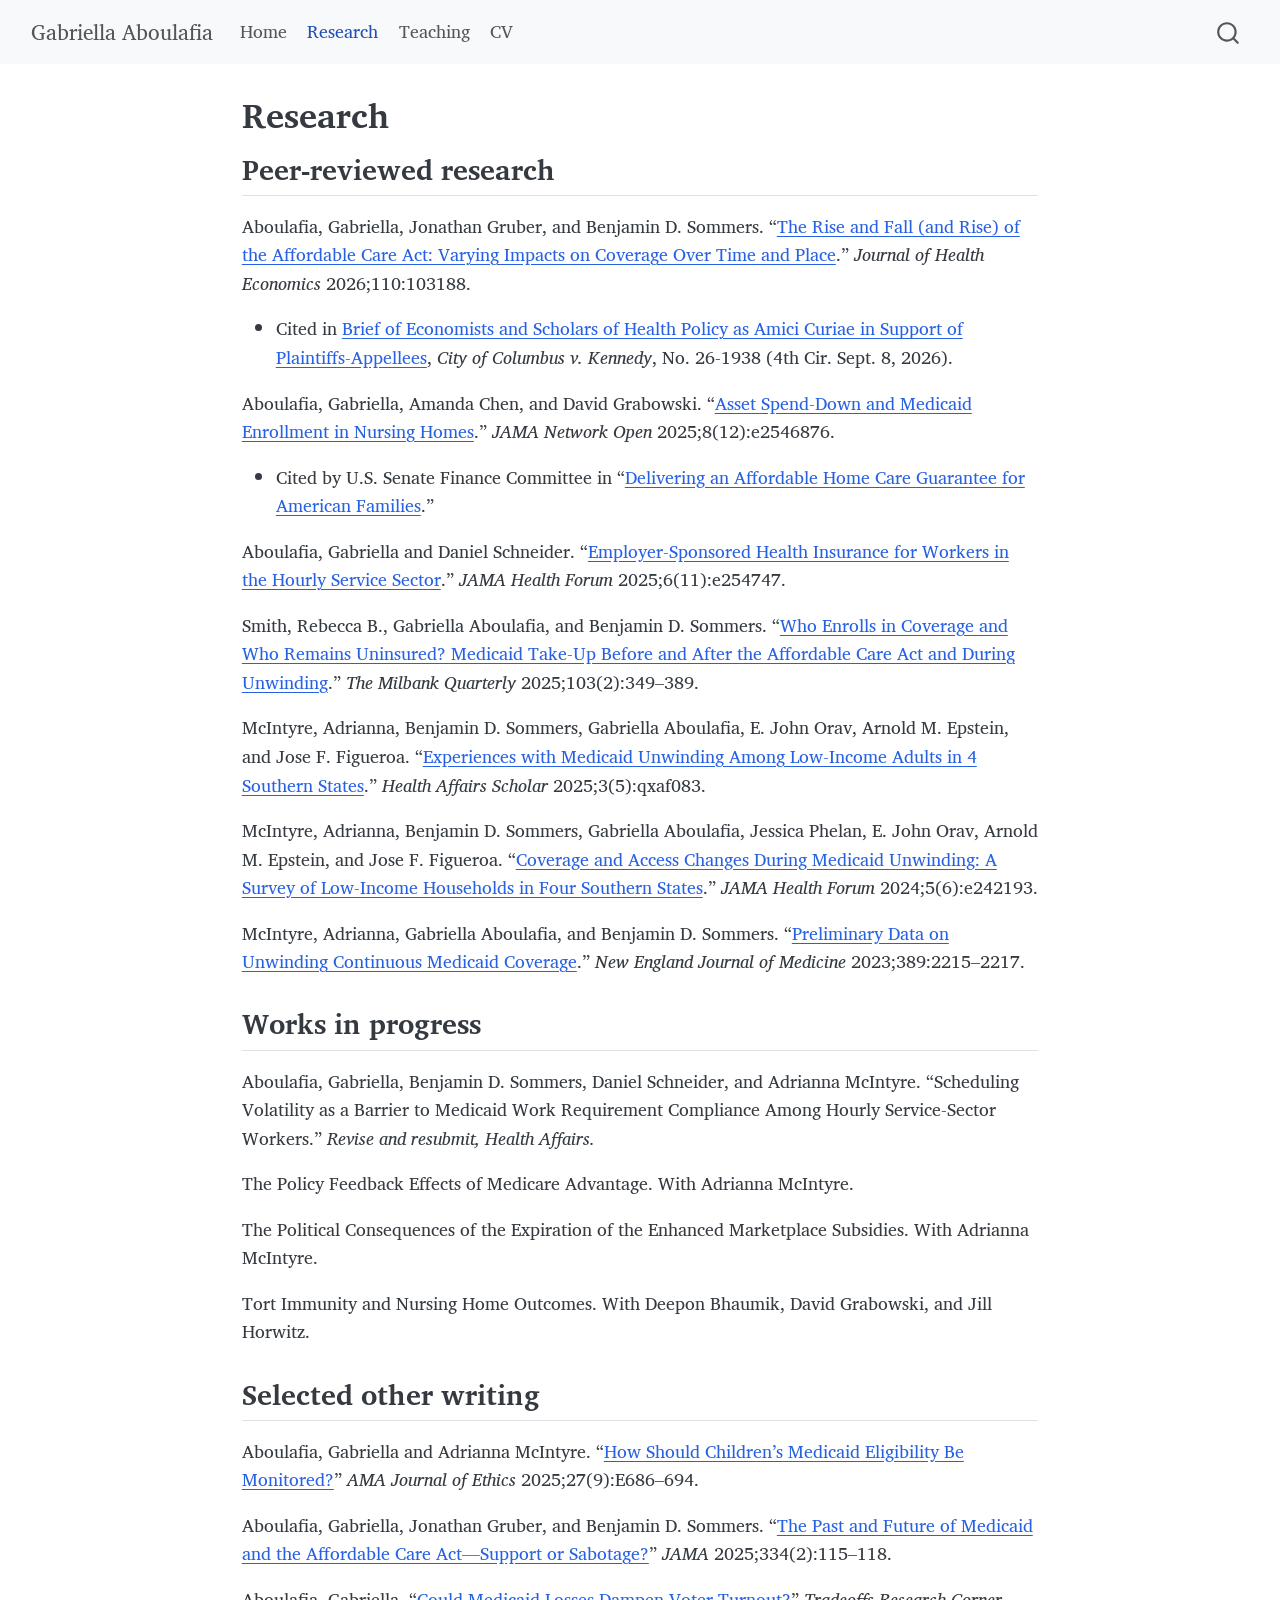
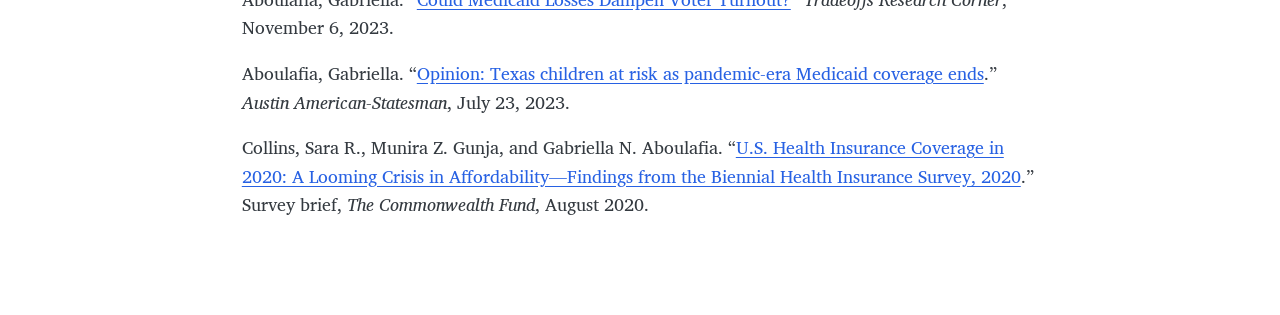
==== commit 8f93bbe5: "Research page: JHE paper published; add policy and litigation citations" ====
--- a/docs/research.html
+++ b/docs/research.html
@@ -187,33 +187,33 @@
 </header>
 
 
-<section id="peer-reviewed-publications" class="level2">
-<h2 class="anchored" data-anchor-id="peer-reviewed-publications">Peer-reviewed publications</h2>
+<section id="peer-reviewed-research" class="level2">
+<h2 class="anchored" data-anchor-id="peer-reviewed-research">Peer-reviewed research</h2>
+<p>Aboulafia, Gabriella, Jonathan Gruber, and Benjamin D. Sommers. “<a href="https://doi.org/10.1016/j.jhealeco.2026.103188">The Rise and Fall (and Rise) of the Affordable Care Act: Varying Impacts on Coverage Over Time and Place</a>.” <em>Journal of Health Economics</em> 2026;110:103188.</p>
+<ul>
+<li>Cited in <a href="https://litigationtracker.law.georgetown.edu/wp-content/uploads/2026/07/City-of-Columbus-v.-Robert-Kennedy-Jr._2026.09.08_AMICUS-BRIEF-ECONOMISTS-AND-SCHOLARS-OF-HEALTH-POLICY.pdf">Brief of Economists and Scholars of Health Policy as Amici Curiae in Support of Plaintiffs-Appellees</a>, <em>City of Columbus v. Kennedy</em>, No.&nbsp;26-1938 (4th Cir. Sept.&nbsp;8, 2026).</li>
+</ul>
 <p>Aboulafia, Gabriella, Amanda Chen, and David Grabowski. “<a href="https://doi.org/10.1001/jamanetworkopen.2025.46876">Asset Spend-Down and Medicaid Enrollment in Nursing Homes</a>.” <em>JAMA Network Open</em> 2025;8(12):e2546876.</p>
+<ul>
+<li>Cited by U.S. Senate Finance Committee in “<a href="https://www.finance.senate.gov/imo/media/doc/052026_dear_colleague_long_term_care.pdf">Delivering an Affordable Home Care Guarantee for American Families</a>.”</li>
+</ul>
 <p>Aboulafia, Gabriella and Daniel Schneider. “<a href="https://doi.org/10.1001/jamahealthforum.2025.4747">Employer-Sponsored Health Insurance for Workers in the Hourly Service Sector</a>.” <em>JAMA Health Forum</em> 2025;6(11):e254747.</p>
-<p>Aboulafia, Gabriella and Adrianna McIntyre. “<a href="https://doi.org/10.1001/amajethics.2025.686">How Should Children’s Medicaid Eligibility Be Monitored?</a>” <em>AMA Journal of Ethics</em> 2025;27(9):E686–694.</p>
-<p>Aboulafia, Gabriella, Jonathan Gruber, and Benjamin D. Sommers. “<a href="https://doi.org/10.1001/jama.2025.7109">The Past and Future of Medicaid and the Affordable Care Act—Support or Sabotage?</a>” <em>JAMA</em> 2025;334(2):115–118.</p>
 <p>Smith, Rebecca B., Gabriella Aboulafia, and Benjamin D. Sommers. “<a href="https://doi.org/10.1111/1468-0009.70020">Who Enrolls in Coverage and Who Remains Uninsured? Medicaid Take-Up Before and After the Affordable Care Act and During Unwinding</a>.” <em>The Milbank Quarterly</em> 2025;103(2):349–389.</p>
 <p>McIntyre, Adrianna, Benjamin D. Sommers, Gabriella Aboulafia, E. John Orav, Arnold M. Epstein, and Jose F. Figueroa. “<a href="https://doi.org/10.1093/haschl/qxaf083">Experiences with Medicaid Unwinding Among Low-Income Adults in 4 Southern States</a>.” <em>Health Affairs Scholar</em> 2025;3(5):qxaf083.</p>
 <p>McIntyre, Adrianna, Benjamin D. Sommers, Gabriella Aboulafia, Jessica Phelan, E. John Orav, Arnold M. Epstein, and Jose F. Figueroa. “<a href="https://doi.org/10.1001/jamahealthforum.2024.2193">Coverage and Access Changes During Medicaid Unwinding: A Survey of Low-Income Households in Four Southern States</a>.” <em>JAMA Health Forum</em> 2024;5(6):e242193.</p>
 <p>McIntyre, Adrianna, Gabriella Aboulafia, and Benjamin D. Sommers. “<a href="https://doi.org/10.1056/NEJMp2311336">Preliminary Data on Unwinding Continuous Medicaid Coverage</a>.” <em>New England Journal of Medicine</em> 2023;389:2215–2217.</p>
 </section>
-<section id="under-review-or-in-revision" class="level2">
-<h2 class="anchored" data-anchor-id="under-review-or-in-revision">Under review or in revision</h2>
-<p>Aboulafia, Gabriella, Jonathan Gruber, and Benjamin D. Sommers. “The Rise and Fall (and Rise) of the Affordable Care Act: Varying Impacts on Coverage Over Time and Place.” <em>Accepted, Journal of Health Economics.</em> Working paper version: <a href="https://www.nber.org/papers/w33615">NBER WP 33615</a>.</p>
-<p>Aboulafia, Gabriella, Benjamin D. Sommers, Daniel Schneider, and Adrianna McIntyre. “Scheduling Volatility as a Barrier to Medicaid Work Requirement Compliance Among Hourly Service-Sector Workers.” <em>Revise and resubmit, Health Affairs.</em></p>
-</section>
 <section id="works-in-progress" class="level2">
 <h2 class="anchored" data-anchor-id="works-in-progress">Works in progress</h2>
-<ul>
-<li>The Policy Feedback Effects of Medicare Advantage. With Adrianna McIntyre.</li>
-<li>The Political Consequences of the Expiration of the Enhanced Marketplace Subsidies. With Adrianna McIntyre.</li>
-<li>Tort Immunity and Nursing Home Outcomes. With Deepon Bhaumik, David Grabowski, and Jill Horwitz.</li>
-</ul>
+<p>Aboulafia, Gabriella, Benjamin D. Sommers, Daniel Schneider, and Adrianna McIntyre. “Scheduling Volatility as a Barrier to Medicaid Work Requirement Compliance Among Hourly Service-Sector Workers.” <em>Revise and resubmit, Health Affairs.</em></p>
+<p>The Policy Feedback Effects of Medicare Advantage. With Adrianna McIntyre.</p>
+<p>The Political Consequences of the Expiration of the Enhanced Marketplace Subsidies. With Adrianna McIntyre.</p>
+<p>Tort Immunity and Nursing Home Outcomes. With Deepon Bhaumik, David Grabowski, and Jill Horwitz.</p>
 </section>
 <section id="selected-other-writing" class="level2">
 <h2 class="anchored" data-anchor-id="selected-other-writing">Selected other writing</h2>
-<p>Hacker, Jacob and Gabriella Aboulafia. “The Public Option Revisited: A Design Guide for Policymakers.” <em>Economic Security Project.</em> In press.</p>
+<p>Aboulafia, Gabriella and Adrianna McIntyre. “<a href="https://doi.org/10.1001/amajethics.2025.686">How Should Children’s Medicaid Eligibility Be Monitored?</a>” <em>AMA Journal of Ethics</em> 2025;27(9):E686–694.</p>
+<p>Aboulafia, Gabriella, Jonathan Gruber, and Benjamin D. Sommers. “<a href="https://doi.org/10.1001/jama.2025.7109">The Past and Future of Medicaid and the Affordable Care Act—Support or Sabotage?</a>” <em>JAMA</em> 2025;334(2):115–118.</p>
 <p>Aboulafia, Gabriella. “<a href="https://tradeoffs.org/2023/11/07/medicaid-unwinding-voter-elections/">Could Medicaid Losses Dampen Voter Turnout?</a>” <em>Tradeoffs Research Corner</em>, November 6, 2023.</p>
 <p>Aboulafia, Gabriella. “<a href="https://www.statesman.com/story/opinion/columns/2023/07/23/opinion-medicaid-changes-put-texas-children-at-risk-after-covid-19/70442706007/">Opinion: Texas children at risk as pandemic-era Medicaid coverage ends</a>.” <em>Austin American-Statesman</em>, July 23, 2023.</p>
 <p>Collins, Sara R., Munira Z. Gunja, and Gabriella N. Aboulafia. “<a href="https://www.commonwealthfund.org/publications/issue-briefs/2020/aug/looming-crisis-health-coverage-2020-biennial">U.S. Health Insurance Coverage in 2020: A Looming Crisis in Affordability—Findings from the Biennial Health Insurance Survey, 2020</a>.” Survey brief, <em>The Commonwealth Fund</em>, August 2020.</p>
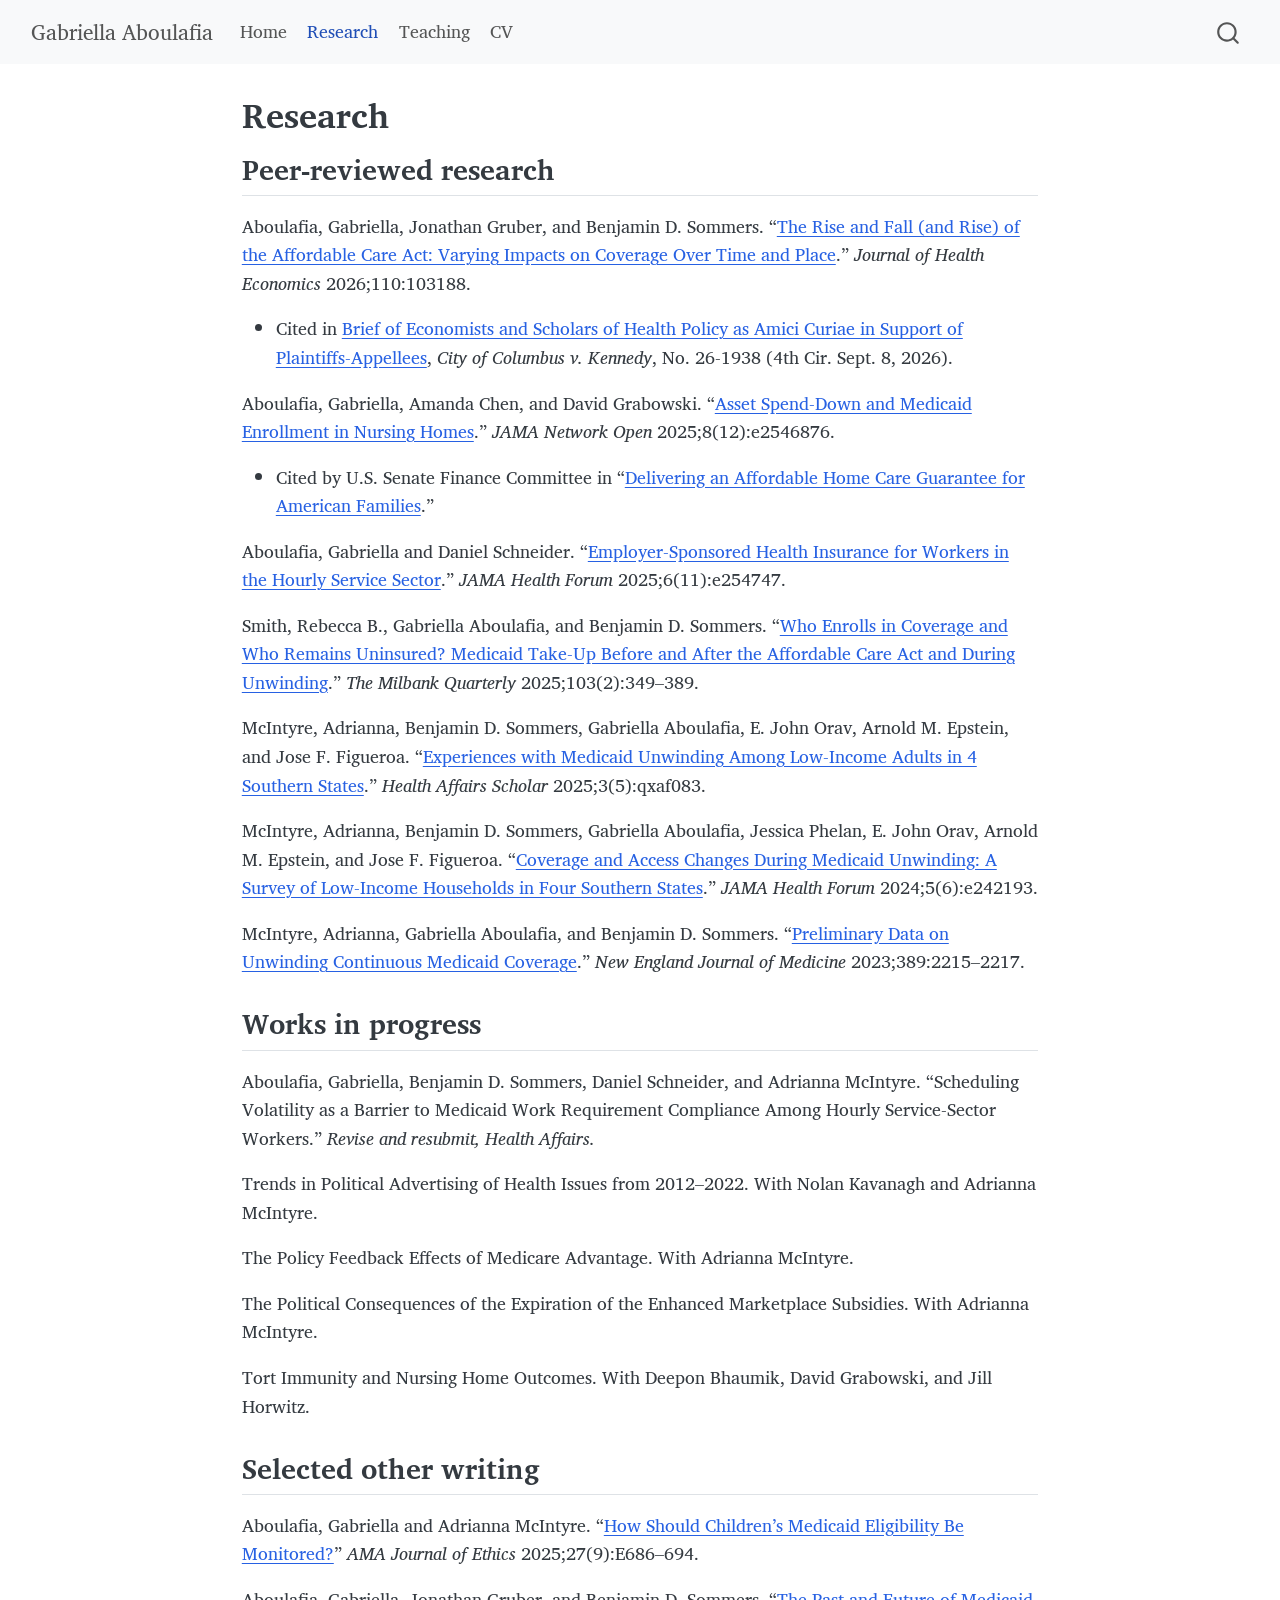
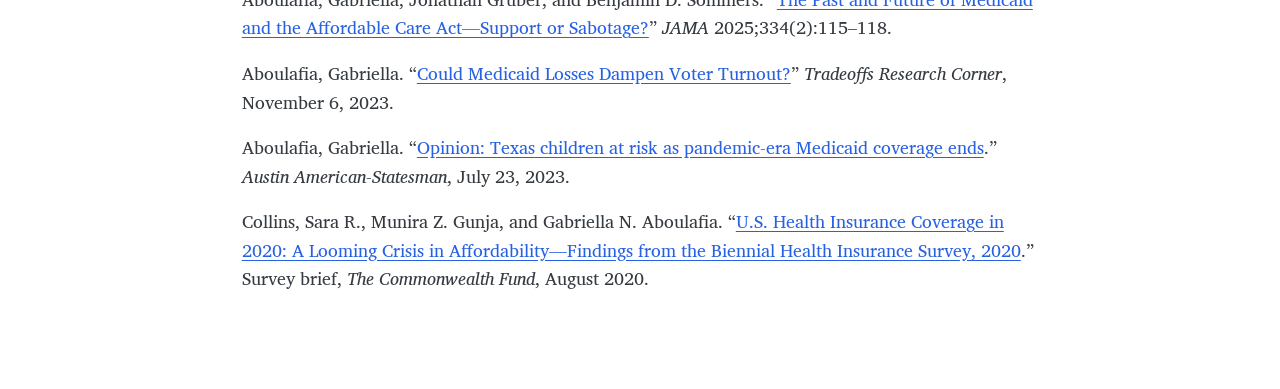
==== commit a890e20e: "Update CV; add political advertising paper to works in progress" ====
--- a/docs/research.html
+++ b/docs/research.html
@@ -206,6 +206,7 @@
 <section id="works-in-progress" class="level2">
 <h2 class="anchored" data-anchor-id="works-in-progress">Works in progress</h2>
 <p>Aboulafia, Gabriella, Benjamin D. Sommers, Daniel Schneider, and Adrianna McIntyre. “Scheduling Volatility as a Barrier to Medicaid Work Requirement Compliance Among Hourly Service-Sector Workers.” <em>Revise and resubmit, Health Affairs.</em></p>
+<p>Trends in Political Advertising of Health Issues from 2012–2022. With Nolan Kavanagh and Adrianna McIntyre.</p>
 <p>The Policy Feedback Effects of Medicare Advantage. With Adrianna McIntyre.</p>
 <p>The Political Consequences of the Expiration of the Enhanced Marketplace Subsidies. With Adrianna McIntyre.</p>
 <p>Tort Immunity and Nursing Home Outcomes. With Deepon Bhaumik, David Grabowski, and Jill Horwitz.</p>
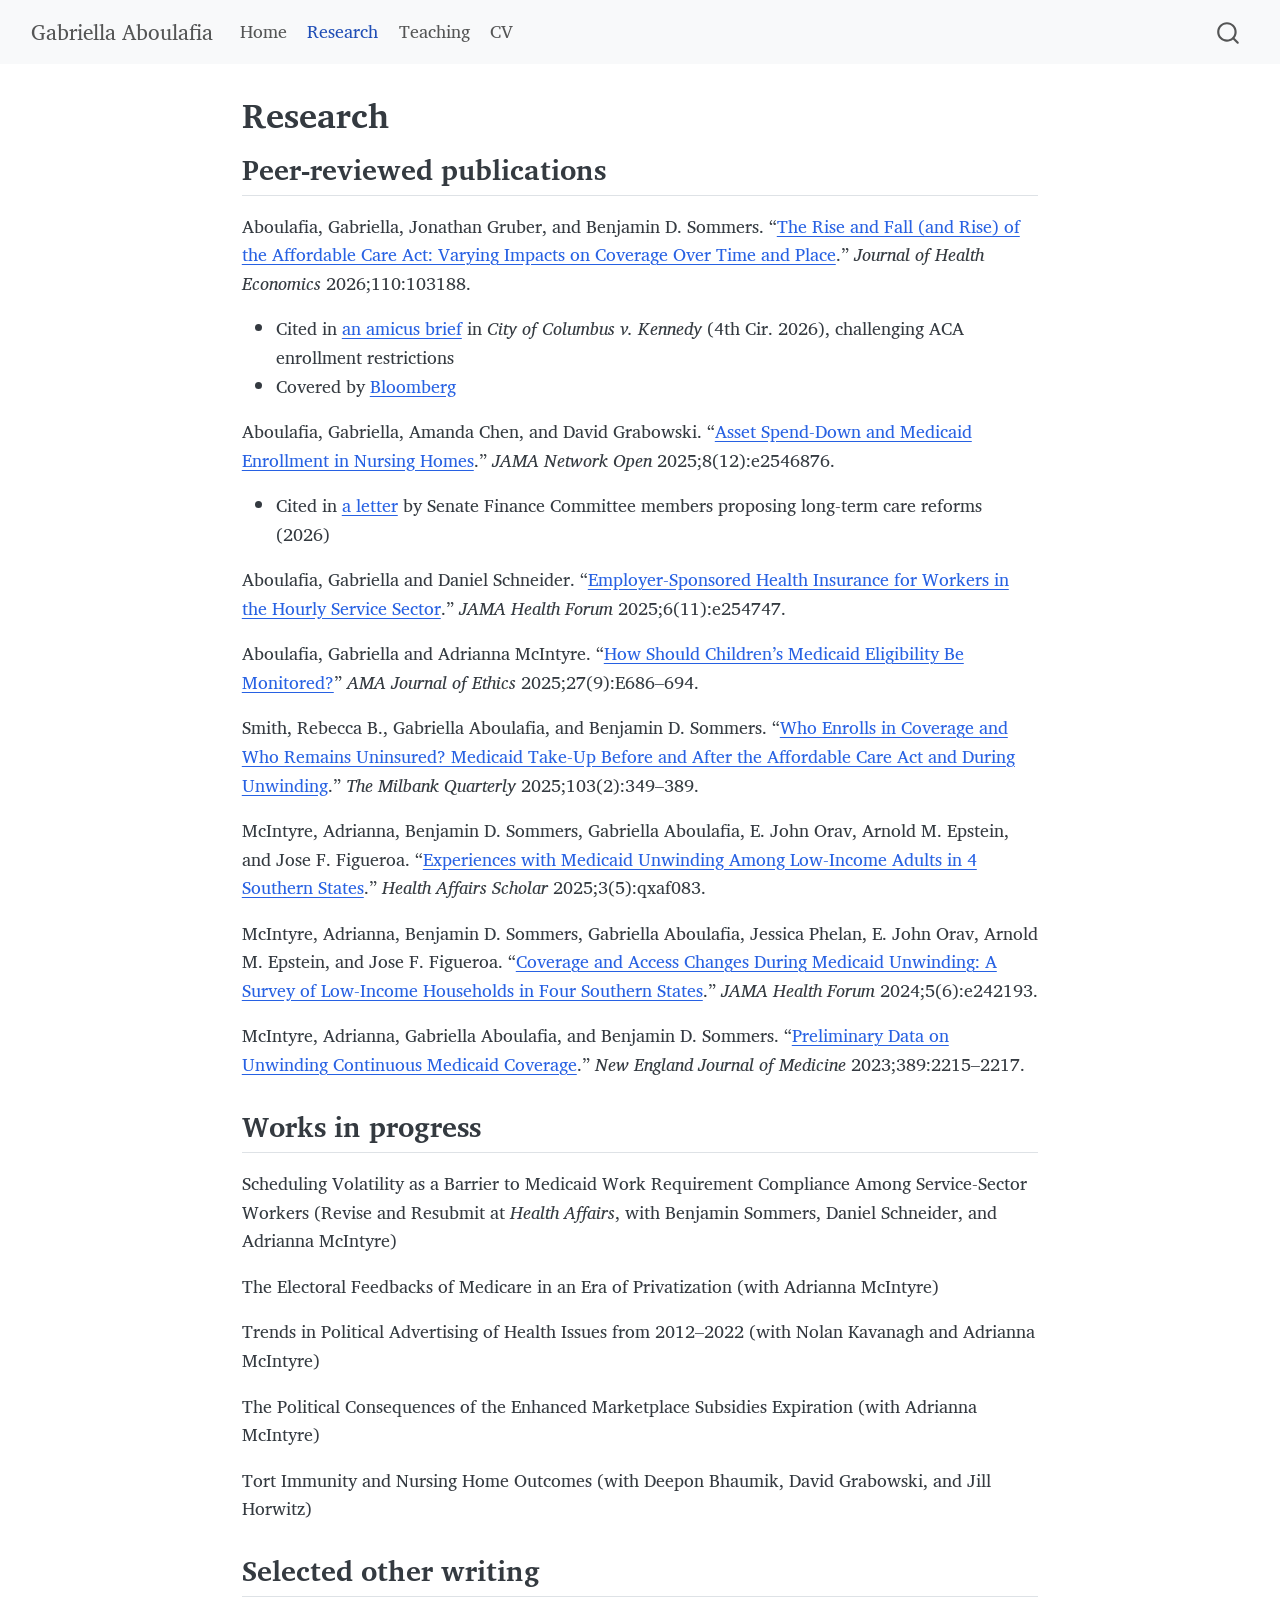
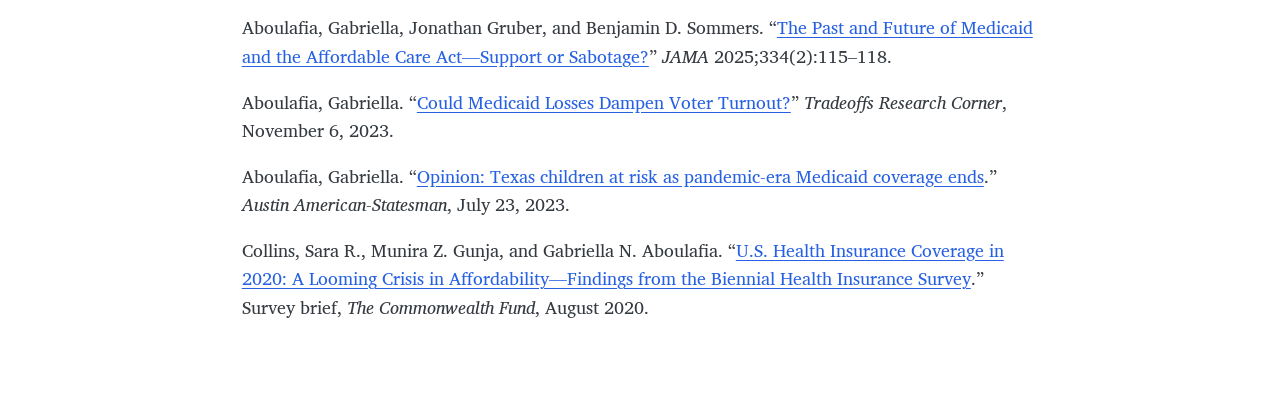
==== commit b449bc5c: "Update CV; sync research and teaching pages with CV wording" ====
--- a/docs/research.html
+++ b/docs/research.html
@@ -187,17 +187,19 @@
 </header>
 
 
-<section id="peer-reviewed-research" class="level2">
-<h2 class="anchored" data-anchor-id="peer-reviewed-research">Peer-reviewed research</h2>
+<section id="peer-reviewed-publications" class="level2">
+<h2 class="anchored" data-anchor-id="peer-reviewed-publications">Peer-reviewed publications</h2>
 <p>Aboulafia, Gabriella, Jonathan Gruber, and Benjamin D. Sommers. “<a href="https://doi.org/10.1016/j.jhealeco.2026.103188">The Rise and Fall (and Rise) of the Affordable Care Act: Varying Impacts on Coverage Over Time and Place</a>.” <em>Journal of Health Economics</em> 2026;110:103188.</p>
 <ul>
-<li>Cited in <a href="https://litigationtracker.law.georgetown.edu/wp-content/uploads/2026/07/City-of-Columbus-v.-Robert-Kennedy-Jr._2026.09.08_AMICUS-BRIEF-ECONOMISTS-AND-SCHOLARS-OF-HEALTH-POLICY.pdf">Brief of Economists and Scholars of Health Policy as Amici Curiae in Support of Plaintiffs-Appellees</a>, <em>City of Columbus v. Kennedy</em>, No.&nbsp;26-1938 (4th Cir. Sept.&nbsp;8, 2026).</li>
+<li>Cited in <a href="https://litigationtracker.law.georgetown.edu/wp-content/uploads/2026/07/City-of-Columbus-v.-Robert-Kennedy-Jr._2026.09.08_AMICUS-BRIEF-ECONOMISTS-AND-SCHOLARS-OF-HEALTH-POLICY.pdf">an amicus brief</a> in <em>City of Columbus v. Kennedy</em> (4th Cir. 2026), challenging ACA enrollment restrictions</li>
+<li>Covered by <a href="https://www.bloomberg.com/opinion/articles/2025-07-24/the-quiet-obamacare-overhaul-needs-a-loud-reveal">Bloomberg</a></li>
 </ul>
 <p>Aboulafia, Gabriella, Amanda Chen, and David Grabowski. “<a href="https://doi.org/10.1001/jamanetworkopen.2025.46876">Asset Spend-Down and Medicaid Enrollment in Nursing Homes</a>.” <em>JAMA Network Open</em> 2025;8(12):e2546876.</p>
 <ul>
-<li>Cited by U.S. Senate Finance Committee in “<a href="https://www.finance.senate.gov/imo/media/doc/052026_dear_colleague_long_term_care.pdf">Delivering an Affordable Home Care Guarantee for American Families</a>.”</li>
+<li>Cited in <a href="https://www.finance.senate.gov/imo/media/doc/052026_dear_colleague_long_term_care.pdf">a letter</a> by Senate Finance Committee members proposing long-term care reforms (2026)</li>
 </ul>
 <p>Aboulafia, Gabriella and Daniel Schneider. “<a href="https://doi.org/10.1001/jamahealthforum.2025.4747">Employer-Sponsored Health Insurance for Workers in the Hourly Service Sector</a>.” <em>JAMA Health Forum</em> 2025;6(11):e254747.</p>
+<p>Aboulafia, Gabriella and Adrianna McIntyre. “<a href="https://doi.org/10.1001/amajethics.2025.686">How Should Children’s Medicaid Eligibility Be Monitored?</a>” <em>AMA Journal of Ethics</em> 2025;27(9):E686–694.</p>
 <p>Smith, Rebecca B., Gabriella Aboulafia, and Benjamin D. Sommers. “<a href="https://doi.org/10.1111/1468-0009.70020">Who Enrolls in Coverage and Who Remains Uninsured? Medicaid Take-Up Before and After the Affordable Care Act and During Unwinding</a>.” <em>The Milbank Quarterly</em> 2025;103(2):349–389.</p>
 <p>McIntyre, Adrianna, Benjamin D. Sommers, Gabriella Aboulafia, E. John Orav, Arnold M. Epstein, and Jose F. Figueroa. “<a href="https://doi.org/10.1093/haschl/qxaf083">Experiences with Medicaid Unwinding Among Low-Income Adults in 4 Southern States</a>.” <em>Health Affairs Scholar</em> 2025;3(5):qxaf083.</p>
 <p>McIntyre, Adrianna, Benjamin D. Sommers, Gabriella Aboulafia, Jessica Phelan, E. John Orav, Arnold M. Epstein, and Jose F. Figueroa. “<a href="https://doi.org/10.1001/jamahealthforum.2024.2193">Coverage and Access Changes During Medicaid Unwinding: A Survey of Low-Income Households in Four Southern States</a>.” <em>JAMA Health Forum</em> 2024;5(6):e242193.</p>
@@ -205,19 +207,18 @@
 </section>
 <section id="works-in-progress" class="level2">
 <h2 class="anchored" data-anchor-id="works-in-progress">Works in progress</h2>
-<p>Aboulafia, Gabriella, Benjamin D. Sommers, Daniel Schneider, and Adrianna McIntyre. “Scheduling Volatility as a Barrier to Medicaid Work Requirement Compliance Among Hourly Service-Sector Workers.” <em>Revise and resubmit, Health Affairs.</em></p>
-<p>Trends in Political Advertising of Health Issues from 2012–2022. With Nolan Kavanagh and Adrianna McIntyre.</p>
-<p>The Policy Feedback Effects of Medicare Advantage. With Adrianna McIntyre.</p>
-<p>The Political Consequences of the Expiration of the Enhanced Marketplace Subsidies. With Adrianna McIntyre.</p>
-<p>Tort Immunity and Nursing Home Outcomes. With Deepon Bhaumik, David Grabowski, and Jill Horwitz.</p>
+<p>Scheduling Volatility as a Barrier to Medicaid Work Requirement Compliance Among Service-Sector Workers (Revise and Resubmit at <em>Health Affairs</em>, with Benjamin Sommers, Daniel Schneider, and Adrianna McIntyre)</p>
+<p>The Electoral Feedbacks of Medicare in an Era of Privatization (with Adrianna McIntyre)</p>
+<p>Trends in Political Advertising of Health Issues from 2012–2022 (with Nolan Kavanagh and Adrianna McIntyre)</p>
+<p>The Political Consequences of the Enhanced Marketplace Subsidies Expiration (with Adrianna McIntyre)</p>
+<p>Tort Immunity and Nursing Home Outcomes (with Deepon Bhaumik, David Grabowski, and Jill Horwitz)</p>
 </section>
 <section id="selected-other-writing" class="level2">
 <h2 class="anchored" data-anchor-id="selected-other-writing">Selected other writing</h2>
-<p>Aboulafia, Gabriella and Adrianna McIntyre. “<a href="https://doi.org/10.1001/amajethics.2025.686">How Should Children’s Medicaid Eligibility Be Monitored?</a>” <em>AMA Journal of Ethics</em> 2025;27(9):E686–694.</p>
 <p>Aboulafia, Gabriella, Jonathan Gruber, and Benjamin D. Sommers. “<a href="https://doi.org/10.1001/jama.2025.7109">The Past and Future of Medicaid and the Affordable Care Act—Support or Sabotage?</a>” <em>JAMA</em> 2025;334(2):115–118.</p>
 <p>Aboulafia, Gabriella. “<a href="https://tradeoffs.org/2023/11/07/medicaid-unwinding-voter-elections/">Could Medicaid Losses Dampen Voter Turnout?</a>” <em>Tradeoffs Research Corner</em>, November 6, 2023.</p>
 <p>Aboulafia, Gabriella. “<a href="https://www.statesman.com/story/opinion/columns/2023/07/23/opinion-medicaid-changes-put-texas-children-at-risk-after-covid-19/70442706007/">Opinion: Texas children at risk as pandemic-era Medicaid coverage ends</a>.” <em>Austin American-Statesman</em>, July 23, 2023.</p>
-<p>Collins, Sara R., Munira Z. Gunja, and Gabriella N. Aboulafia. “<a href="https://www.commonwealthfund.org/publications/issue-briefs/2020/aug/looming-crisis-health-coverage-2020-biennial">U.S. Health Insurance Coverage in 2020: A Looming Crisis in Affordability—Findings from the Biennial Health Insurance Survey, 2020</a>.” Survey brief, <em>The Commonwealth Fund</em>, August 2020.</p>
+<p>Collins, Sara R., Munira Z. Gunja, and Gabriella N. Aboulafia. “<a href="https://www.commonwealthfund.org/publications/issue-briefs/2020/aug/looming-crisis-health-coverage-2020-biennial">U.S. Health Insurance Coverage in 2020: A Looming Crisis in Affordability—Findings from the Biennial Health Insurance Survey</a>.” Survey brief, <em>The Commonwealth Fund</em>, August 2020.</p>
 
 
 </section>
